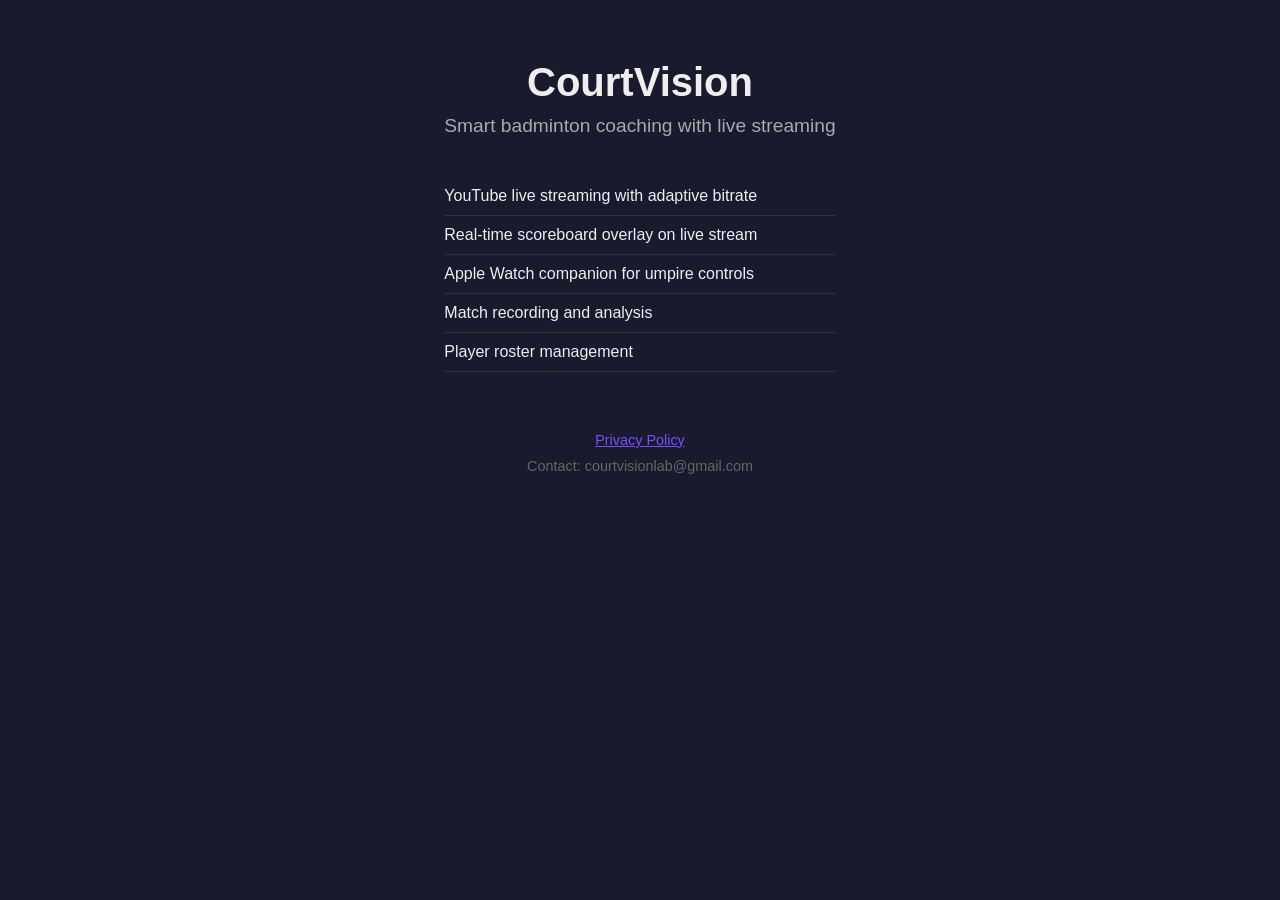
==== index.html @ 64a88cce "Add homepage and privacy policy" ====
<!DOCTYPE html>
<html lang="en">
<head>
    <meta charset="UTF-8">
    <meta name="viewport" content="width=device-width, initial-scale=1.0">
    <title>CourtVision - Badminton Coaching App</title>
    <style>
        * { margin: 0; padding: 0; box-sizing: border-box; }
        body {
            font-family: -apple-system, BlinkMacSystemFont, 'Segoe UI', Roboto, sans-serif;
            background: #1a1a2e;
            color: #eee;
            min-height: 100vh;
            display: flex;
            flex-direction: column;
            align-items: center;
            padding: 60px 20px;
        }
        .container { max-width: 600px; text-align: center; }
        h1 { font-size: 2.5rem; margin-bottom: 10px; }
        .tagline { font-size: 1.2rem; color: #aaa; margin-bottom: 40px; }
        .features { text-align: left; margin: 30px 0; }
        .features li {
            padding: 10px 0;
            border-bottom: 1px solid #333;
            list-style: none;
        }
        footer {
            margin-top: 60px;
            color: #666;
            font-size: 0.9rem;
        }
        a { color: #7c4dff; }
    </style>
</head>
<body>
    <div class="container">
        <h1>CourtVision</h1>
        <p class="tagline">Smart badminton coaching with live streaming</p>

        <ul class="features">
            <li>YouTube live streaming with adaptive bitrate</li>
            <li>Real-time scoreboard overlay on live stream</li>
            <li>Apple Watch companion for umpire controls</li>
            <li>Match recording and analysis</li>
            <li>Player roster management</li>
        </ul>

        <footer>
            <p><a href="privacy.html">Privacy Policy</a></p>
            <p style="margin-top: 10px;">Contact: courtvisionlab@gmail.com</p>
        </footer>
    </div>
</body>
</html>
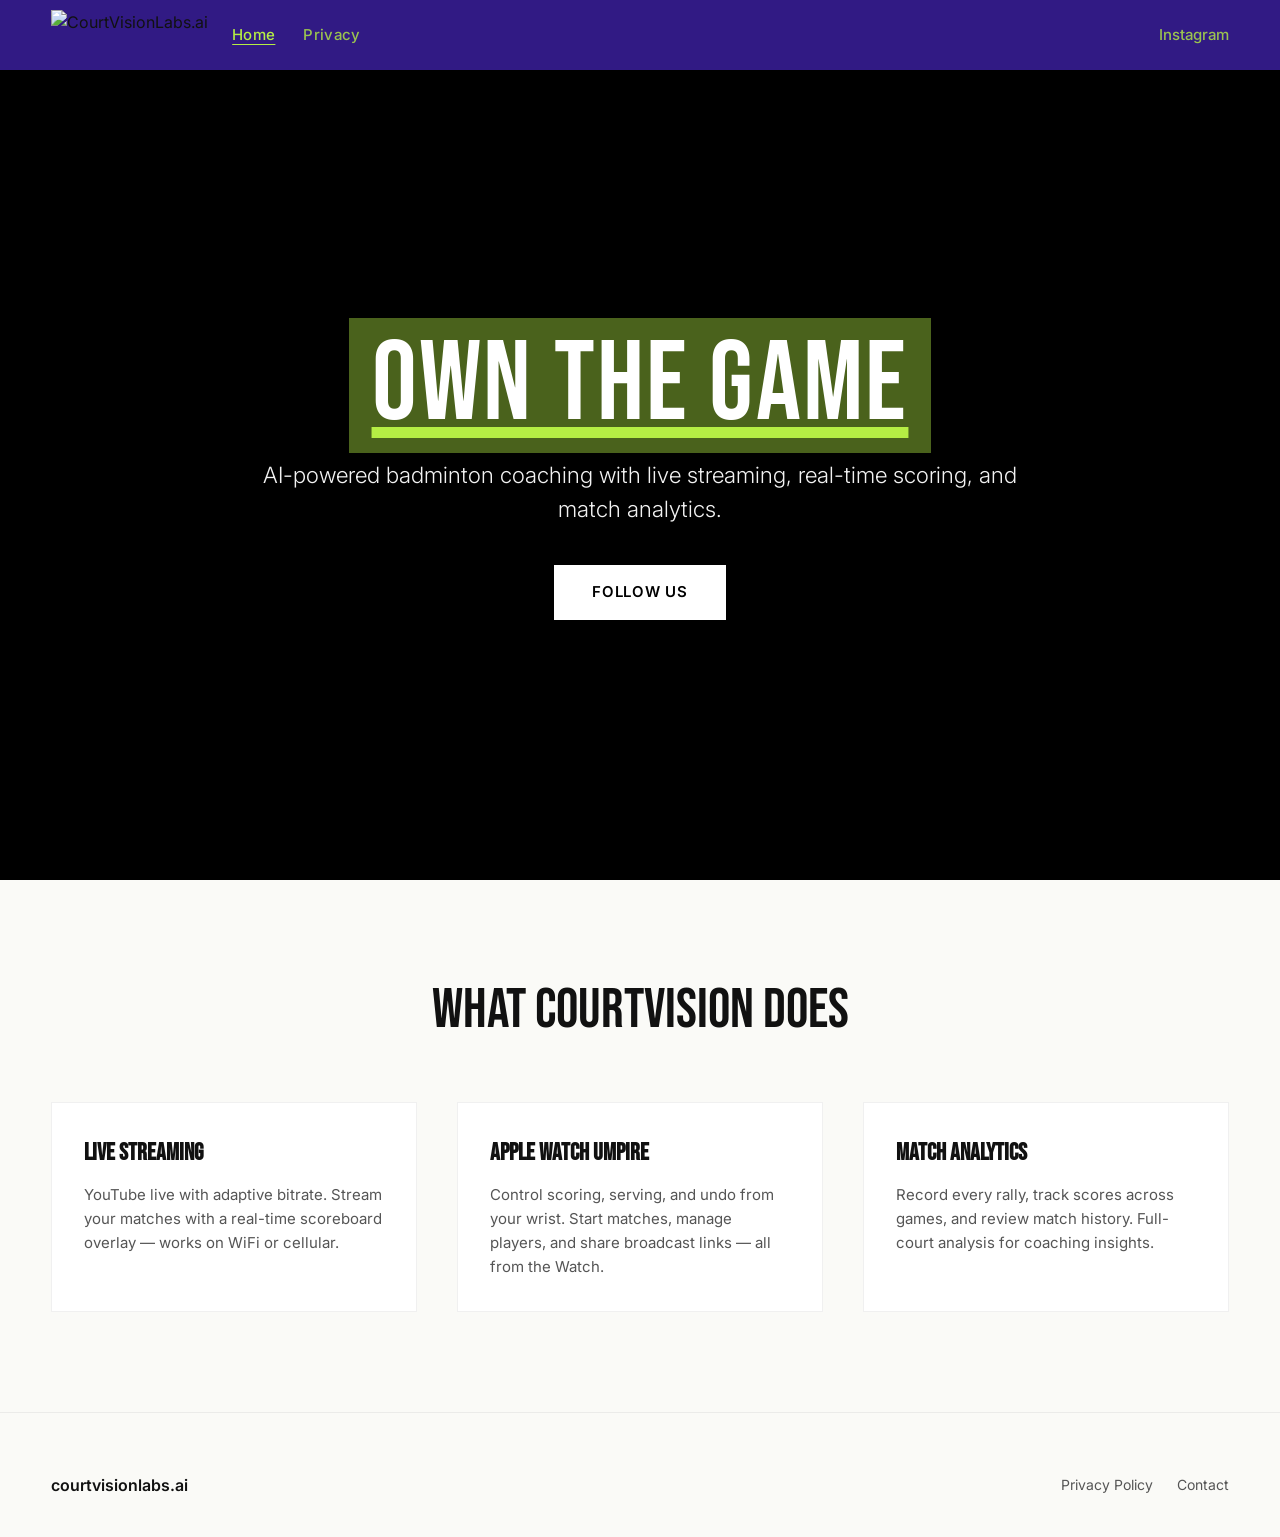
==== commit 21585525: "Redesign with CourtVision branding and privacy policy" ====
--- a/index.html
+++ b/index.html
@@ -1,55 +1,90 @@
 <!DOCTYPE html>
 <html lang="en">
 <head>
-    <meta charset="UTF-8">
-    <meta name="viewport" content="width=device-width, initial-scale=1.0">
-    <title>CourtVision - Badminton Coaching App</title>
-    <style>
-        * { margin: 0; padding: 0; box-sizing: border-box; }
-        body {
-            font-family: -apple-system, BlinkMacSystemFont, 'Segoe UI', Roboto, sans-serif;
-            background: #1a1a2e;
-            color: #eee;
-            min-height: 100vh;
-            display: flex;
-            flex-direction: column;
-            align-items: center;
-            padding: 60px 20px;
-        }
-        .container { max-width: 600px; text-align: center; }
-        h1 { font-size: 2.5rem; margin-bottom: 10px; }
-        .tagline { font-size: 1.2rem; color: #aaa; margin-bottom: 40px; }
-        .features { text-align: left; margin: 30px 0; }
-        .features li {
-            padding: 10px 0;
-            border-bottom: 1px solid #333;
-            list-style: none;
-        }
-        footer {
-            margin-top: 60px;
-            color: #666;
-            font-size: 0.9rem;
-        }
-        a { color: #7c4dff; }
-    </style>
+  <meta charset="UTF-8">
+  <meta name="viewport" content="width=device-width, initial-scale=1.0">
+  <title>CourtVisionLabs.ai</title>
+  <meta name="description" content="AI-powered badminton coaching. Live streaming, real-time scoring, and match analytics.">
+  <link rel="icon" type="image/png" href="https://images.squarespace-cdn.com/content/v1/69fd01288c8d8d348d1d6fb6/a20cc7e9-091f-4bb4-838c-c6976e5a6705/57126B91-8AE3-4317-B2BD-38DD697F82B4.png?format=100w">
+  <link rel="preconnect" href="https://fonts.googleapis.com">
+  <link rel="preconnect" href="https://fonts.gstatic.com" crossorigin>
+  <link href="https://fonts.googleapis.com/css2?family=Bebas+Neue&family=Inter:wght@300;400;500;600;700&display=swap" rel="stylesheet">
+  <link rel="stylesheet" href="styles.css">
 </head>
 <body>
-    <div class="container">
-        <h1>CourtVision</h1>
-        <p class="tagline">Smart badminton coaching with live streaming</p>
+  <header class="site-header">
+    <div class="header-inner">
+      <a href="/" class="logo">
+        <img src="https://images.squarespace-cdn.com/content/v1/69fd01288c8d8d348d1d6fb6/a20cc7e9-091f-4bb4-838c-c6976e5a6705/57126B91-8AE3-4317-B2BD-38DD697F82B4.png?format=1500w" alt="CourtVisionLabs.ai">
+      </a>
+      <nav class="site-nav" id="siteNav">
+        <a href="/" class="active">Home</a>
+        <a href="privacy.html">Privacy</a>
+      </nav>
+      <a href="https://www.instagram.com/courtvisionlabs" target="_blank" rel="noopener" class="nav-right">Instagram</a>
+      <button class="menu-toggle" aria-label="Toggle menu" aria-expanded="false">
+        <span></span><span></span>
+      </button>
+    </div>
+  </header>
 
-        <ul class="features">
-            <li>YouTube live streaming with adaptive bitrate</li>
-            <li>Real-time scoreboard overlay on live stream</li>
-            <li>Apple Watch companion for umpire controls</li>
-            <li>Match recording and analysis</li>
-            <li>Player roster management</li>
-        </ul>
+  <main>
+    <section class="hero" id="home">
+      <video class="hero-video" autoplay muted loop playsinline preload="auto">
+        <source src="demo.mp4" type="video/mp4">
+      </video>
+      <div class="hero-overlay"></div>
+      <div class="hero-content">
+        <h1 class="hero-title"><span class="highlight">Own the Game</span></h1>
+        <p class="hero-subtitle">AI-powered badminton coaching with live streaming, real-time scoring, and match analytics.</p>
+        <a href="https://www.instagram.com/courtvisionlabs" target="_blank" rel="noopener" class="btn btn-primary">Follow Us</a>
+      </div>
+    </section>
 
-        <footer>
-            <p><a href="privacy.html">Privacy Policy</a></p>
-            <p style="margin-top: 10px;">Contact: courtvisionlab@gmail.com</p>
-        </footer>
+    <section class="features-section">
+      <div class="container">
+        <h2 class="section-title">What CourtVision Does</h2>
+        <div class="features-grid">
+          <div class="feature-card">
+            <h3>Live Streaming</h3>
+            <p>YouTube live with adaptive bitrate. Stream your matches with a real-time scoreboard overlay — works on WiFi or cellular.</p>
+          </div>
+          <div class="feature-card">
+            <h3>Apple Watch Umpire</h3>
+            <p>Control scoring, serving, and undo from your wrist. Start matches, manage players, and share broadcast links — all from the Watch.</p>
+          </div>
+          <div class="feature-card">
+            <h3>Match Analytics</h3>
+            <p>Record every rally, track scores across games, and review match history. Full-court analysis for coaching insights.</p>
+          </div>
+        </div>
+      </div>
+    </section>
+  </main>
+
+  <footer class="site-footer">
+    <div class="container footer-grid">
+      <div class="footer-col"><h4>courtvisionlabs.ai</h4></div>
+      <div class="footer-col footer-col-right">
+        <div class="footer-links">
+          <a href="privacy.html">Privacy Policy</a>
+          <a href="mailto:courtvisionlab@gmail.com">Contact</a>
+        </div>
+      </div>
     </div>
+  </footer>
+
+  <script>
+    (function() {
+      const toggle = document.querySelector('.menu-toggle');
+      const nav = document.getElementById('siteNav');
+      if (toggle && nav) {
+        toggle.addEventListener('click', function() {
+          const open = nav.classList.toggle('open');
+          toggle.setAttribute('aria-expanded', String(open));
+        });
+      }
+    })();
+  </script>
 </body>
 </html>
--- a/styles.css
+++ b/styles.css
@@ -0,0 +1,353 @@
+:root {
+  --purple: hsla(253, 67%, 31%, 1);
+  --lime: hsla(80, 83%, 60%, 1);
+  --lime-bg: hsla(80, 83%, 60%, 0.41);
+  --text: #111;
+  --muted: #555;
+  --light-bg: #fafaf7;
+  --white: #fff;
+  --black: #000;
+  --max-width: 2000px;
+  --gutter: 4vw;
+}
+
+*, *::before, *::after { box-sizing: border-box; }
+html, body { margin: 0; padding: 0; }
+
+body {
+  font-family: 'Inter', -apple-system, BlinkMacSystemFont, sans-serif;
+  color: var(--text);
+  line-height: 1.5;
+  background: var(--light-bg);
+  -webkit-font-smoothing: antialiased;
+}
+
+a { color: inherit; text-decoration: none; }
+img, video { max-width: 100%; display: block; }
+
+.container {
+  max-width: var(--max-width);
+  margin: 0 auto;
+  padding: 0 var(--gutter);
+}
+
+/* Header */
+.site-header {
+  position: sticky;
+  top: 0;
+  z-index: 100;
+  background: var(--purple);
+}
+
+.header-inner {
+  max-width: var(--max-width);
+  margin: 0 auto;
+  padding: 10px var(--gutter);
+  display: flex;
+  align-items: center;
+  gap: 24px;
+}
+
+.logo img { height: 50px; width: auto; }
+
+.site-nav {
+  display: flex;
+  gap: 28px;
+  align-items: center;
+}
+
+.site-nav a {
+  color: var(--lime);
+  font-size: 15px;
+  font-weight: 500;
+  letter-spacing: 0.02em;
+  opacity: 0.8;
+  transition: opacity 0.2s;
+}
+
+.site-nav a:hover, .site-nav a.active {
+  opacity: 1;
+  text-decoration: underline;
+  text-underline-offset: 4px;
+}
+
+.nav-right {
+  margin-left: auto;
+  color: var(--lime);
+  font-size: 15px;
+  font-weight: 500;
+  opacity: 0.8;
+  transition: opacity 0.2s;
+}
+
+.nav-right:hover { opacity: 1; }
+
+.menu-toggle {
+  display: none;
+  background: none;
+  border: 0;
+  padding: 8px;
+  cursor: pointer;
+  flex-direction: column;
+  gap: 6px;
+}
+
+.menu-toggle span {
+  display: block;
+  width: 24px;
+  height: 1.5px;
+  background: var(--lime);
+  transition: transform 0.2s, opacity 0.2s;
+}
+
+/* Hero */
+.hero {
+  position: relative;
+  min-height: 90vh;
+  display: flex;
+  align-items: center;
+  justify-content: center;
+  overflow: hidden;
+  color: var(--white);
+  text-align: center;
+  background: var(--black);
+}
+
+.hero-video {
+  position: absolute;
+  inset: 0;
+  width: 100%;
+  height: 100%;
+  object-fit: cover;
+  z-index: 0;
+}
+
+.hero-overlay {
+  position: absolute;
+  inset: 0;
+  background: rgba(0, 0, 0, 0.4);
+  z-index: 1;
+}
+
+.hero-content {
+  position: relative;
+  z-index: 2;
+  padding: 0 var(--gutter);
+  max-width: 900px;
+}
+
+.hero-title {
+  font-family: 'Bebas Neue', sans-serif;
+  font-size: clamp(3rem, 10vw, 7rem);
+  font-weight: 400;
+  margin: 0 0 16px;
+  line-height: 1;
+  letter-spacing: 0.02em;
+  text-transform: uppercase;
+}
+
+.hero-title .highlight {
+  background: var(--lime-bg);
+  padding: 0 0.2em;
+  text-decoration: underline;
+  text-decoration-color: var(--lime);
+  text-underline-offset: 8px;
+}
+
+.hero-subtitle {
+  font-size: clamp(1.1rem, 2vw, 1.4rem);
+  font-weight: 300;
+  margin: 0 0 40px;
+  opacity: 0.95;
+}
+
+/* Buttons */
+.btn {
+  display: inline-block;
+  padding: 14px 36px;
+  font-size: 15px;
+  font-weight: 600;
+  letter-spacing: 0.05em;
+  border-radius: 0;
+  border: 2px solid transparent;
+  cursor: pointer;
+  transition: transform 0.15s, background 0.2s, color 0.2s;
+  text-transform: uppercase;
+  font-family: inherit;
+}
+
+.btn-primary {
+  background: var(--white);
+  color: var(--black);
+  border-color: var(--white);
+}
+
+.btn-primary:hover {
+  background: var(--lime);
+  border-color: var(--lime);
+  transform: translateY(-2px);
+}
+
+/* Features */
+.features-section {
+  background: var(--light-bg);
+  padding: 100px 0;
+}
+
+.features-grid {
+  display: grid;
+  grid-template-columns: repeat(3, 1fr);
+  gap: 40px;
+}
+
+.feature-card {
+  padding: 32px;
+  background: var(--white);
+  border: 1px solid rgba(0,0,0,0.06);
+}
+
+.feature-card h3 {
+  font-family: 'Bebas Neue', sans-serif;
+  font-size: 1.5rem;
+  margin: 0 0 12px;
+  text-transform: uppercase;
+}
+
+.feature-card p {
+  font-size: 15px;
+  color: var(--muted);
+  margin: 0;
+  line-height: 1.6;
+}
+
+/* Section Title */
+.section-title {
+  font-family: 'Bebas Neue', sans-serif;
+  font-size: clamp(2rem, 5vw, 3.5rem);
+  font-weight: 400;
+  margin: 0 0 60px;
+  line-height: 1.1;
+  text-transform: uppercase;
+  text-align: center;
+}
+
+/* Privacy / Text Pages */
+.text-page {
+  background: var(--light-bg);
+  padding: 80px 0;
+}
+
+.text-content {
+  max-width: 750px;
+  margin: 0 auto;
+  padding: 0 var(--gutter);
+}
+
+.text-content h1 {
+  font-family: 'Bebas Neue', sans-serif;
+  font-size: clamp(2rem, 5vw, 3rem);
+  font-weight: 400;
+  margin: 0 0 8px;
+  text-transform: uppercase;
+}
+
+.text-content .updated {
+  color: var(--muted);
+  font-size: 14px;
+  margin: 0 0 40px;
+}
+
+.text-content h2 {
+  font-size: 1.2rem;
+  font-weight: 600;
+  margin: 36px 0 12px;
+}
+
+.text-content p,
+.text-content li {
+  font-size: 16px;
+  color: var(--muted);
+  line-height: 1.7;
+  margin: 0 0 12px;
+}
+
+.text-content ul { padding-left: 20px; margin: 0 0 12px; }
+
+.text-content a {
+  color: var(--purple);
+  font-weight: 500;
+  text-decoration: underline;
+  text-underline-offset: 3px;
+}
+
+/* Footer */
+.site-footer {
+  background: var(--light-bg);
+  padding: 60px 0 40px;
+  border-top: 1px solid rgba(0,0,0,0.06);
+}
+
+.footer-grid {
+  display: flex;
+  justify-content: space-between;
+  align-items: center;
+  flex-wrap: wrap;
+  gap: 24px;
+}
+
+.footer-col h4 { margin: 0; font-size: 16px; font-weight: 600; }
+.footer-col h4 a { transition: color 0.2s; }
+.footer-col h4 a:hover { color: var(--purple); }
+.footer-col-right { text-align: right; }
+
+.footer-links {
+  display: flex;
+  gap: 24px;
+  align-items: center;
+}
+
+.footer-links a {
+  font-size: 14px;
+  color: var(--muted);
+  transition: color 0.2s;
+}
+
+.footer-links a:hover { color: var(--purple); }
+
+/* Responsive */
+@media (max-width: 900px) {
+  .features-grid { grid-template-columns: 1fr; gap: 20px; }
+}
+
+@media (max-width: 767px) {
+  .header-inner { padding: 12px var(--gutter); }
+  .logo img { height: 36px; }
+
+  .site-nav {
+    display: none;
+    position: absolute;
+    top: 100%;
+    left: 0;
+    right: 0;
+    background: var(--purple);
+    flex-direction: column;
+    gap: 0;
+    padding: 12px 0;
+  }
+
+  .site-nav.open { display: flex; }
+
+  .site-nav a {
+    padding: 14px var(--gutter);
+    font-size: 16px;
+    border-top: 1px solid hsla(80, 83%, 60%, 0.15);
+  }
+
+  .menu-toggle { display: flex; }
+  .nav-right { margin-left: auto; margin-right: 8px; }
+
+  .hero { min-height: 75vh; }
+
+  .footer-grid { flex-direction: column; align-items: center; text-align: center; }
+  .footer-col-right { text-align: center; }
+}
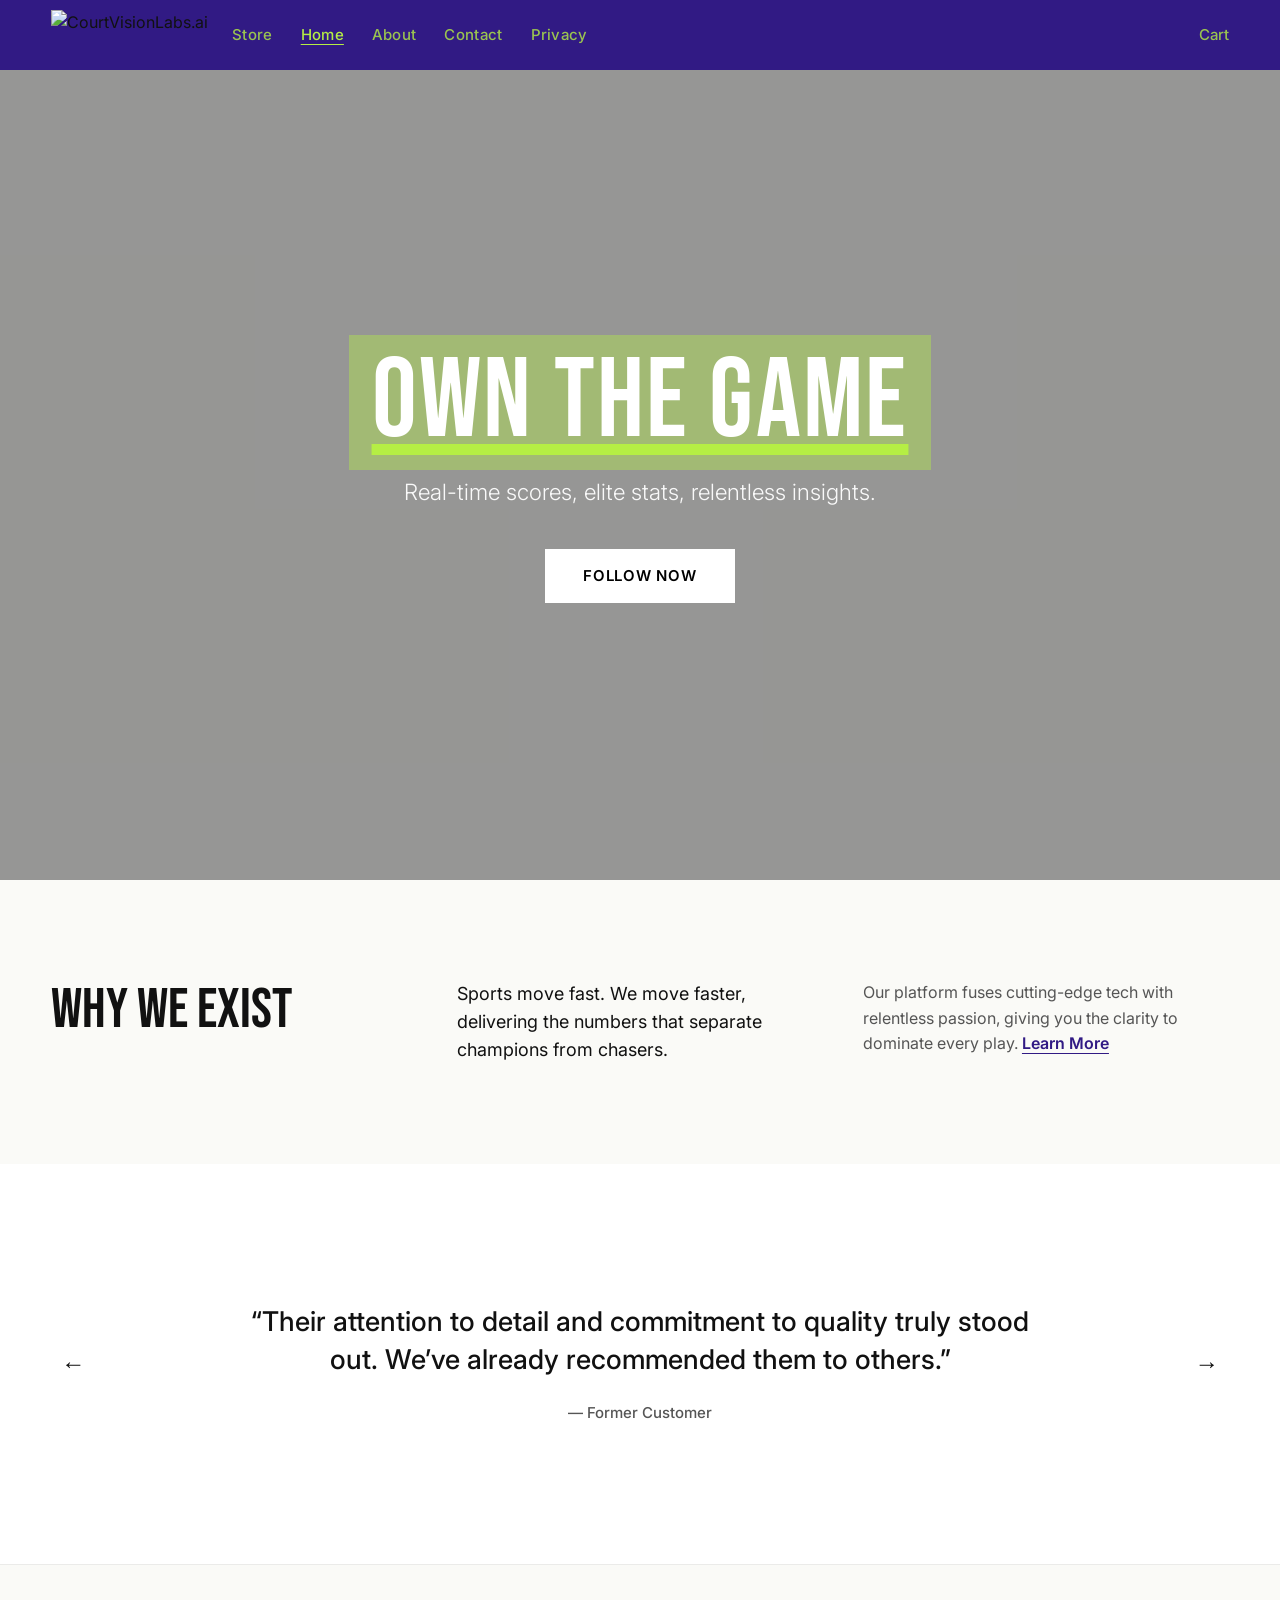
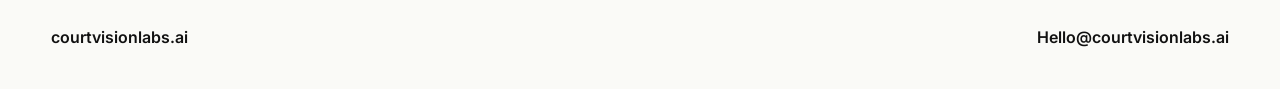
==== commit 259ee4de: "Full website with all pages + privacy policy" ====
--- a/index.html
+++ b/index.html
@@ -4,7 +4,7 @@
   <meta charset="UTF-8">
   <meta name="viewport" content="width=device-width, initial-scale=1.0">
   <title>CourtVisionLabs.ai</title>
-  <meta name="description" content="AI-powered badminton coaching. Live streaming, real-time scoring, and match analytics.">
+  <meta name="description" content="AI-powered sports analytics. Real-time scores, elite stats, relentless insights.">
   <link rel="icon" type="image/png" href="https://images.squarespace-cdn.com/content/v1/69fd01288c8d8d348d1d6fb6/a20cc7e9-091f-4bb4-838c-c6976e5a6705/57126B91-8AE3-4317-B2BD-38DD697F82B4.png?format=100w">
   <link rel="preconnect" href="https://fonts.googleapis.com">
   <link rel="preconnect" href="https://fonts.gstatic.com" crossorigin>
@@ -12,16 +12,20 @@
   <link rel="stylesheet" href="styles.css">
 </head>
 <body>
+  <!-- Header -->
   <header class="site-header">
     <div class="header-inner">
       <a href="/" class="logo">
         <img src="https://images.squarespace-cdn.com/content/v1/69fd01288c8d8d348d1d6fb6/a20cc7e9-091f-4bb4-838c-c6976e5a6705/57126B91-8AE3-4317-B2BD-38DD697F82B4.png?format=1500w" alt="CourtVisionLabs.ai">
       </a>
       <nav class="site-nav" id="siteNav">
+        <a href="store.html">Store</a>
         <a href="/" class="active">Home</a>
+        <a href="about.html">About</a>
+        <a href="contact.html">Contact</a>
         <a href="privacy.html">Privacy</a>
       </nav>
-      <a href="https://www.instagram.com/courtvisionlabs" target="_blank" rel="noopener" class="nav-right">Instagram</a>
+      <a href="cart.html" class="cart-link">Cart</a>
       <button class="menu-toggle" aria-label="Toggle menu" aria-expanded="false">
         <span></span><span></span>
       </button>
@@ -29,35 +33,59 @@
   </header>
 
   <main>
+    <!-- Hero -->
     <section class="hero" id="home">
       <video class="hero-video" autoplay muted loop playsinline preload="auto">
-        <source src="demo.mp4" type="video/mp4">
+        <source src="source/paris_olympic_demo_ig_red_note.mp4" type="video/mp4">
       </video>
       <div class="hero-overlay"></div>
       <div class="hero-content">
         <h1 class="hero-title"><span class="highlight">Own the Game</span></h1>
-        <p class="hero-subtitle">AI-powered badminton coaching with live streaming, real-time scoring, and match analytics.</p>
-        <a href="https://www.instagram.com/courtvisionlabs" target="_blank" rel="noopener" class="btn btn-primary">Follow Us</a>
+        <p class="hero-subtitle">Real-time scores, elite stats, relentless insights.</p>
+        <a href="https://www.instagram.com/courtvisionlabs" target="_blank" rel="noopener" class="btn btn-primary">Follow Now</a>
       </div>
     </section>
 
-    <section class="features-section">
-      <div class="container">
-        <h2 class="section-title">What CourtVision Does</h2>
-        <div class="features-grid">
-          <div class="feature-card">
-            <h3>Live Streaming</h3>
-            <p>YouTube live with adaptive bitrate. Stream your matches with a real-time scoreboard overlay — works on WiFi or cellular.</p>
-          </div>
-          <div class="feature-card">
-            <h3>Apple Watch Umpire</h3>
-            <p>Control scoring, serving, and undo from your wrist. Start matches, manage players, and share broadcast links — all from the Watch.</p>
-          </div>
-          <div class="feature-card">
-            <h3>Match Analytics</h3>
-            <p>Record every rally, track scores across games, and review match history. Full-court analysis for coaching insights.</p>
-          </div>
-        </div>
+    <!-- Why We Exist -->
+    <section class="about-section" id="why">
+      <div class="container about-grid">
+        <h2 class="section-title">Why We Exist</h2>
+        <p class="about-lead">Sports move fast. We move faster, delivering the numbers that separate champions from chasers.</p>
+        <p class="about-detail">Our platform fuses cutting-edge tech with relentless passion, giving you the clarity to dominate every play. <a href="about.html">Learn More</a></p>
+      </div>
+    </section>
+
+    <!-- Testimonials -->
+    <section class="testimonials" id="testimonials">
+      <div class="slider" data-slider>
+        <button class="slider-arrow slider-arrow-left" aria-label="Previous" data-slider-prev>&#8592;</button>
+        <ul class="slider-list" data-slider-list>
+          <li class="slide active">
+            <blockquote>
+              <p>&ldquo;Their attention to detail and commitment to quality truly stood out. We&rsquo;ve already recommended them to others.&rdquo;</p>
+              <cite>&mdash; Former Customer</cite>
+            </blockquote>
+          </li>
+          <li class="slide">
+            <blockquote>
+              <p>&ldquo;Creative, reliable, and genuinely passionate about what they do.&rdquo;</p>
+              <cite>&mdash; Former Customer</cite>
+            </blockquote>
+          </li>
+          <li class="slide">
+            <blockquote>
+              <p>&ldquo;A professional team that delivers on their promises.&rdquo;</p>
+              <cite>&mdash; Former Customer</cite>
+            </blockquote>
+          </li>
+          <li class="slide">
+            <blockquote>
+              <p>&ldquo;Every detail was thoughtfully executed. We&rsquo;re thrilled with the outcome.&rdquo;</p>
+              <cite>&mdash; Former Customer</cite>
+            </blockquote>
+          </li>
+        </ul>
+        <button class="slider-arrow slider-arrow-right" aria-label="Next" data-slider-next>&#8594;</button>
       </div>
     </section>
   </main>
@@ -65,26 +93,10 @@
   <footer class="site-footer">
     <div class="container footer-grid">
       <div class="footer-col"><h4>courtvisionlabs.ai</h4></div>
-      <div class="footer-col footer-col-right">
-        <div class="footer-links">
-          <a href="privacy.html">Privacy Policy</a>
-          <a href="mailto:courtvisionlab@gmail.com">Contact</a>
-        </div>
-      </div>
+      <div class="footer-col footer-col-right"><h4><a href="mailto:Hello@courtvisionlabs.ai">Hello@courtvisionlabs.ai</a></h4></div>
     </div>
   </footer>
 
-  <script>
-    (function() {
-      const toggle = document.querySelector('.menu-toggle');
-      const nav = document.getElementById('siteNav');
-      if (toggle && nav) {
-        toggle.addEventListener('click', function() {
-          const open = nav.classList.toggle('open');
-          toggle.setAttribute('aria-expanded', String(open));
-        });
-      }
-    })();
-  </script>
+  <script src="scripts.js" defer></script>
 </body>
 </html>
--- a/styles.css
+++ b/styles.css
@@ -71,7 +71,7 @@
   text-underline-offset: 4px;
 }
 
-.nav-right {
+.cart-link {
   margin-left: auto;
   color: var(--lime);
   font-size: 15px;
@@ -80,7 +80,7 @@
   transition: opacity 0.2s;
 }
 
-.nav-right:hover { opacity: 1; }
+.cart-link:hover, .cart-link.active { opacity: 1; }
 
 .menu-toggle {
   display: none;
@@ -110,7 +110,6 @@
   overflow: hidden;
   color: var(--white);
   text-align: center;
-  background: var(--black);
 }
 
 .hero-video {
@@ -188,97 +187,211 @@
   transform: translateY(-2px);
 }
 
-/* Features */
-.features-section {
+.btn-dark {
+  background: var(--purple);
+  color: var(--white);
+  border-color: var(--purple);
+}
+
+.btn-dark:hover {
+  background: var(--black);
+  border-color: var(--black);
+  transform: translateY(-2px);
+}
+
+.btn-dark:disabled { opacity: 0.6; cursor: not-allowed; transform: none; }
+
+/* About / Why We Exist */
+.about-section {
   background: var(--light-bg);
   padding: 100px 0;
 }
 
-.features-grid {
+.about-grid {
   display: grid;
-  grid-template-columns: repeat(3, 1fr);
+  grid-template-columns: 1fr 1fr 1fr;
   gap: 40px;
-}
-
-.feature-card {
-  padding: 32px;
-  background: var(--white);
-  border: 1px solid rgba(0,0,0,0.06);
-}
-
-.feature-card h3 {
-  font-family: 'Bebas Neue', sans-serif;
-  font-size: 1.5rem;
-  margin: 0 0 12px;
-  text-transform: uppercase;
-}
-
-.feature-card p {
-  font-size: 15px;
-  color: var(--muted);
-  margin: 0;
-  line-height: 1.6;
-}
-
-/* Section Title */
+  align-items: start;
+}
+
 .section-title {
   font-family: 'Bebas Neue', sans-serif;
   font-size: clamp(2rem, 5vw, 3.5rem);
   font-weight: 400;
-  margin: 0 0 60px;
+  margin: 0;
   line-height: 1.1;
   text-transform: uppercase;
-  text-align: center;
-}
-
-/* Privacy / Text Pages */
-.text-page {
-  background: var(--light-bg);
-  padding: 80px 0;
-}
-
-.text-content {
-  max-width: 750px;
-  margin: 0 auto;
-  padding: 0 var(--gutter);
-}
-
-.text-content h1 {
-  font-family: 'Bebas Neue', sans-serif;
-  font-size: clamp(2rem, 5vw, 3rem);
-  font-weight: 400;
-  margin: 0 0 8px;
-  text-transform: uppercase;
-}
-
-.text-content .updated {
-  color: var(--muted);
-  font-size: 14px;
-  margin: 0 0 40px;
-}
-
-.text-content h2 {
-  font-size: 1.2rem;
-  font-weight: 600;
-  margin: 36px 0 12px;
-}
-
-.text-content p,
-.text-content li {
+}
+
+.about-lead {
+  font-size: 18px;
+  margin: 0;
+  line-height: 1.55;
+}
+
+.about-detail {
   font-size: 16px;
   color: var(--muted);
-  line-height: 1.7;
-  margin: 0 0 12px;
-}
-
-.text-content ul { padding-left: 20px; margin: 0 0 12px; }
-
-.text-content a {
+  margin: 0;
+  line-height: 1.6;
+}
+
+.about-detail a {
   color: var(--purple);
+  font-weight: 600;
+  text-decoration: underline;
+  text-underline-offset: 4px;
+}
+
+/* Testimonials */
+.testimonials {
+  background: var(--white);
+  padding: 100px 0;
+}
+
+.slider {
+  position: relative;
+  max-width: var(--max-width);
+  margin: 0 auto;
+  padding: 0 80px;
+}
+
+.slider-list {
+  list-style: none;
+  margin: 0;
+  padding: 0;
+  position: relative;
+  min-height: 200px;
+}
+
+.slide {
+  position: absolute;
+  inset: 0;
+  display: flex;
+  align-items: center;
+  justify-content: center;
+  opacity: 0;
+  transition: opacity 0.5s;
+  pointer-events: none;
+}
+
+.slide.active { opacity: 1; pointer-events: auto; }
+
+.slide blockquote {
+  margin: 0;
+  max-width: 800px;
+  text-align: center;
+}
+
+.slide blockquote p {
+  font-size: clamp(1.2rem, 2.5vw, 1.7rem);
   font-weight: 500;
-  text-decoration: underline;
-  text-underline-offset: 3px;
-}
+  line-height: 1.4;
+  margin: 0 0 20px;
+}
+
+.slide blockquote cite {
+  font-size: 15px;
+  font-style: normal;
+  font-weight: 500;
+  color: var(--muted);
+}
+
+.slider-arrow {
+  position: absolute;
+  top: 50%;
+  transform: translateY(-50%);
+  width: 44px;
+  height: 44px;
+  background: transparent;
+  border: 0;
+  font-size: 24px;
+  color: var(--text);
+  cursor: pointer;
+  transition: opacity 0.2s;
+}
+
+.slider-arrow:hover { opacity: 0.5; }
+.slider-arrow-left { left: var(--gutter); }
+.slider-arrow-right { right: var(--gutter); }
+
+/* Page Sections */
+.page-section { padding: 100px 0; }
+.section-light { background: var(--light-bg); }
+.section-bright { background: hsla(80, 83%, 60%, 0.18); }
+.section-white { background: var(--white); }
+
+.split-grid {
+  display: grid;
+  grid-template-columns: 1fr 1fr;
+  gap: 60px;
+  align-items: center;
+}
+
+.split-text h1, .split-text h2 { margin: 0 0 24px; }
+.split-text p { font-size: 17px; line-height: 1.6; margin: 0 0 16px; color: var(--muted); }
+
+.split-image img {
+  width: 100%;
+  height: auto;
+  border-radius: 4px;
+  object-fit: cover;
+}
+
+/* Store */
+.store-empty {
+  text-align: center;
+  padding: 80px 20px;
+  color: var(--muted);
+  font-size: 18px;
+}
+
+/* Forms */
+.contact-form { display: flex; flex-direction: column; gap: 16px; }
+
+.form-row {
+  display: grid;
+  grid-template-columns: 1fr 1fr;
+  gap: 16px;
+}
+
+.form-field { display: flex; flex-direction: column; gap: 6px; }
+
+.form-field label {
+  font-size: 13px;
+  font-weight: 600;
+  text-transform: uppercase;
+  letter-spacing: 0.05em;
+}
+
+.form-field .req { color: var(--purple); }
+
+.form-field input,
+.form-field textarea {
+  padding: 12px 16px;
+  font-size: 16px;
+  font-family: inherit;
+  border: 1.5px solid rgba(0,0,0,0.15);
+  border-radius: 999px;
+  outline: none;
+  transition: border-color 0.2s, box-shadow 0.2s;
+  width: 100%;
+  background: var(--white);
+}
+
+.form-field textarea { border-radius: 18px; resize: vertical; min-height: 120px; }
+
+.form-field input:focus,
+.form-field textarea:focus {
+  border-color: var(--purple);
+  box-shadow: 0 0 0 3px hsla(253, 67%, 31%, 0.12);
+}
+
+.honeypot { position: absolute !important; left: -9999px !important; opacity: 0; pointer-events: none; }
+
+.form-status { margin: 0; font-size: 14px; min-height: 1.2em; }
+.form-status.success { color: #1b7a1b; }
+.form-status.error { color: #c0392b; }
 
 /* Footer */
 .site-footer {
@@ -300,23 +413,12 @@
 .footer-col h4 a:hover { color: var(--purple); }
 .footer-col-right { text-align: right; }
 
-.footer-links {
-  display: flex;
-  gap: 24px;
-  align-items: center;
-}
-
-.footer-links a {
-  font-size: 14px;
-  color: var(--muted);
-  transition: color 0.2s;
-}
-
-.footer-links a:hover { color: var(--purple); }
-
 /* Responsive */
 @media (max-width: 900px) {
-  .features-grid { grid-template-columns: 1fr; gap: 20px; }
+  .about-grid { grid-template-columns: 1fr; gap: 20px; }
+  .split-grid { grid-template-columns: 1fr; gap: 32px; }
+  .page-section { padding: 70px 0; }
+  .slider { padding: 0 50px; }
 }
 
 @media (max-width: 767px) {
@@ -344,9 +446,11 @@
   }
 
   .menu-toggle { display: flex; }
-  .nav-right { margin-left: auto; margin-right: 8px; }
+  .cart-link { margin-left: auto; margin-right: 8px; }
 
   .hero { min-height: 75vh; }
+  .form-row { grid-template-columns: 1fr; }
+  .slider-list { min-height: 280px; }
 
   .footer-grid { flex-direction: column; align-items: center; text-align: center; }
   .footer-col-right { text-align: center; }
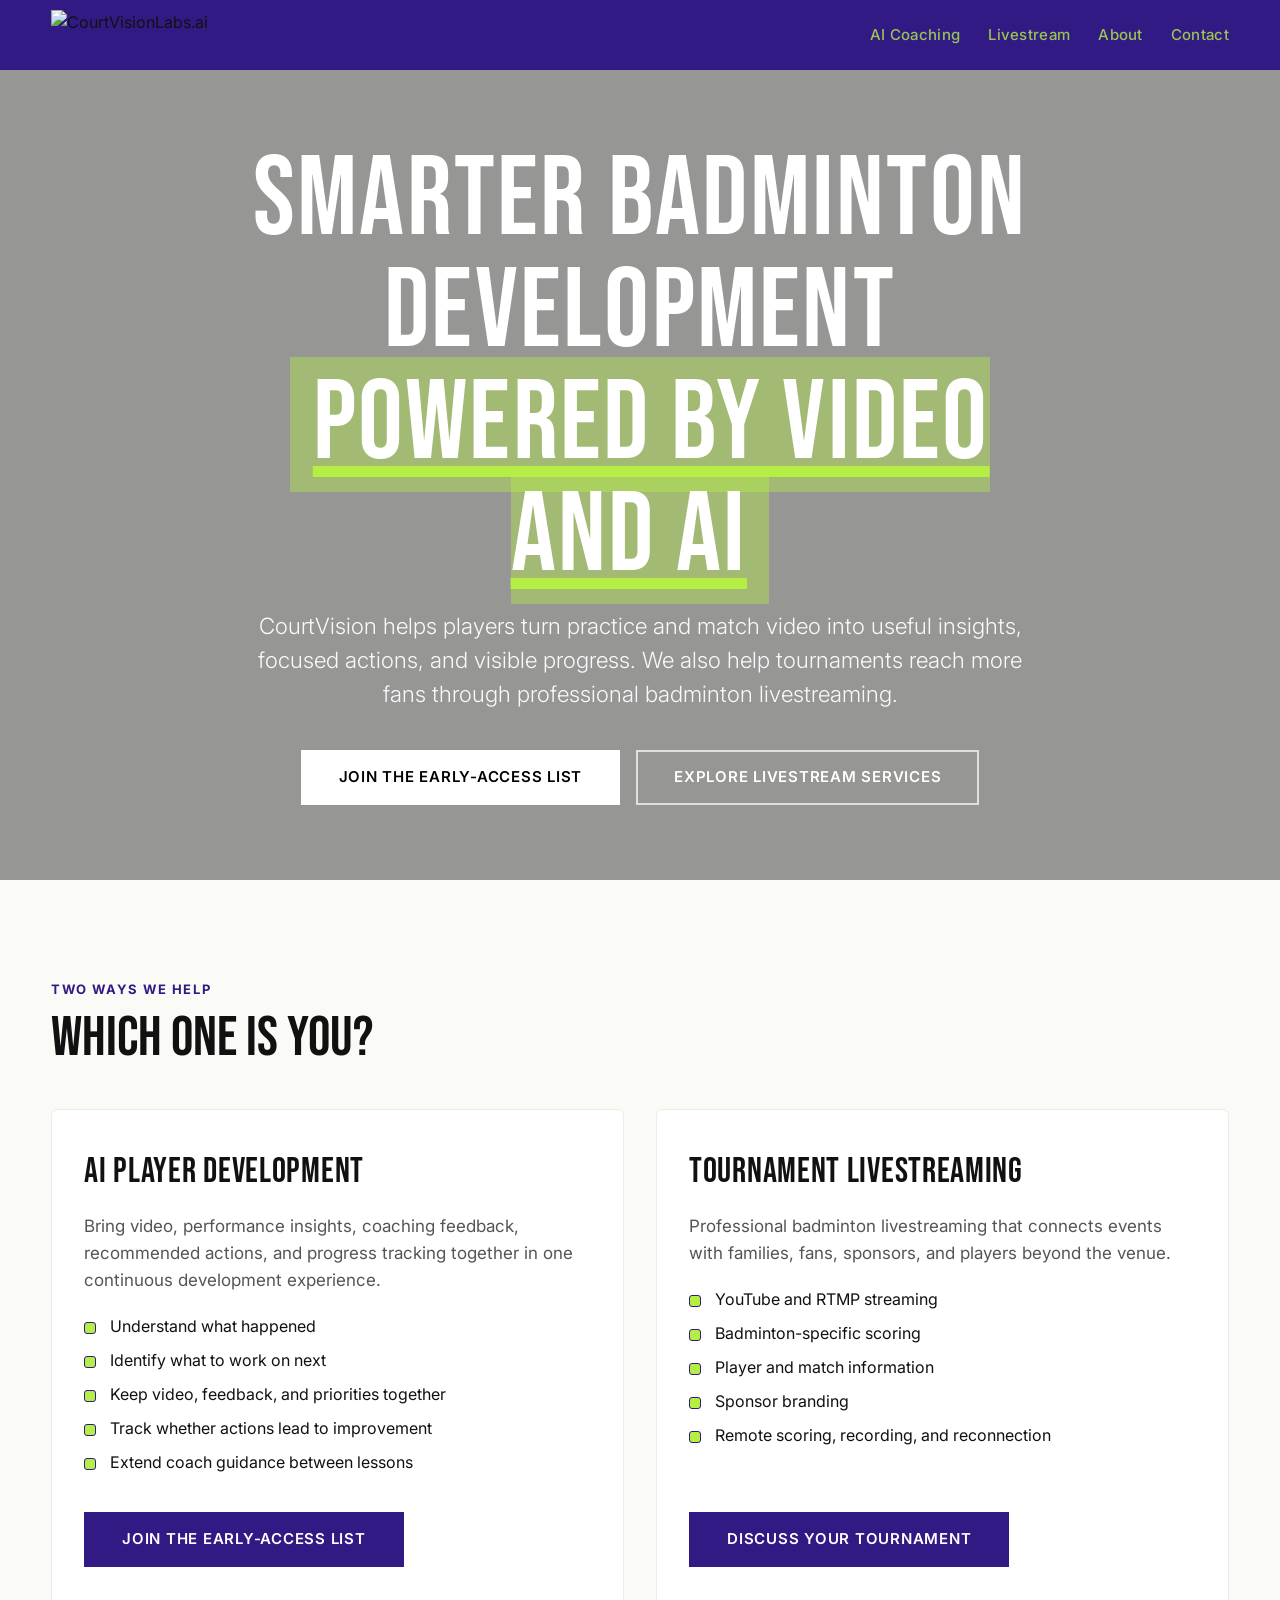
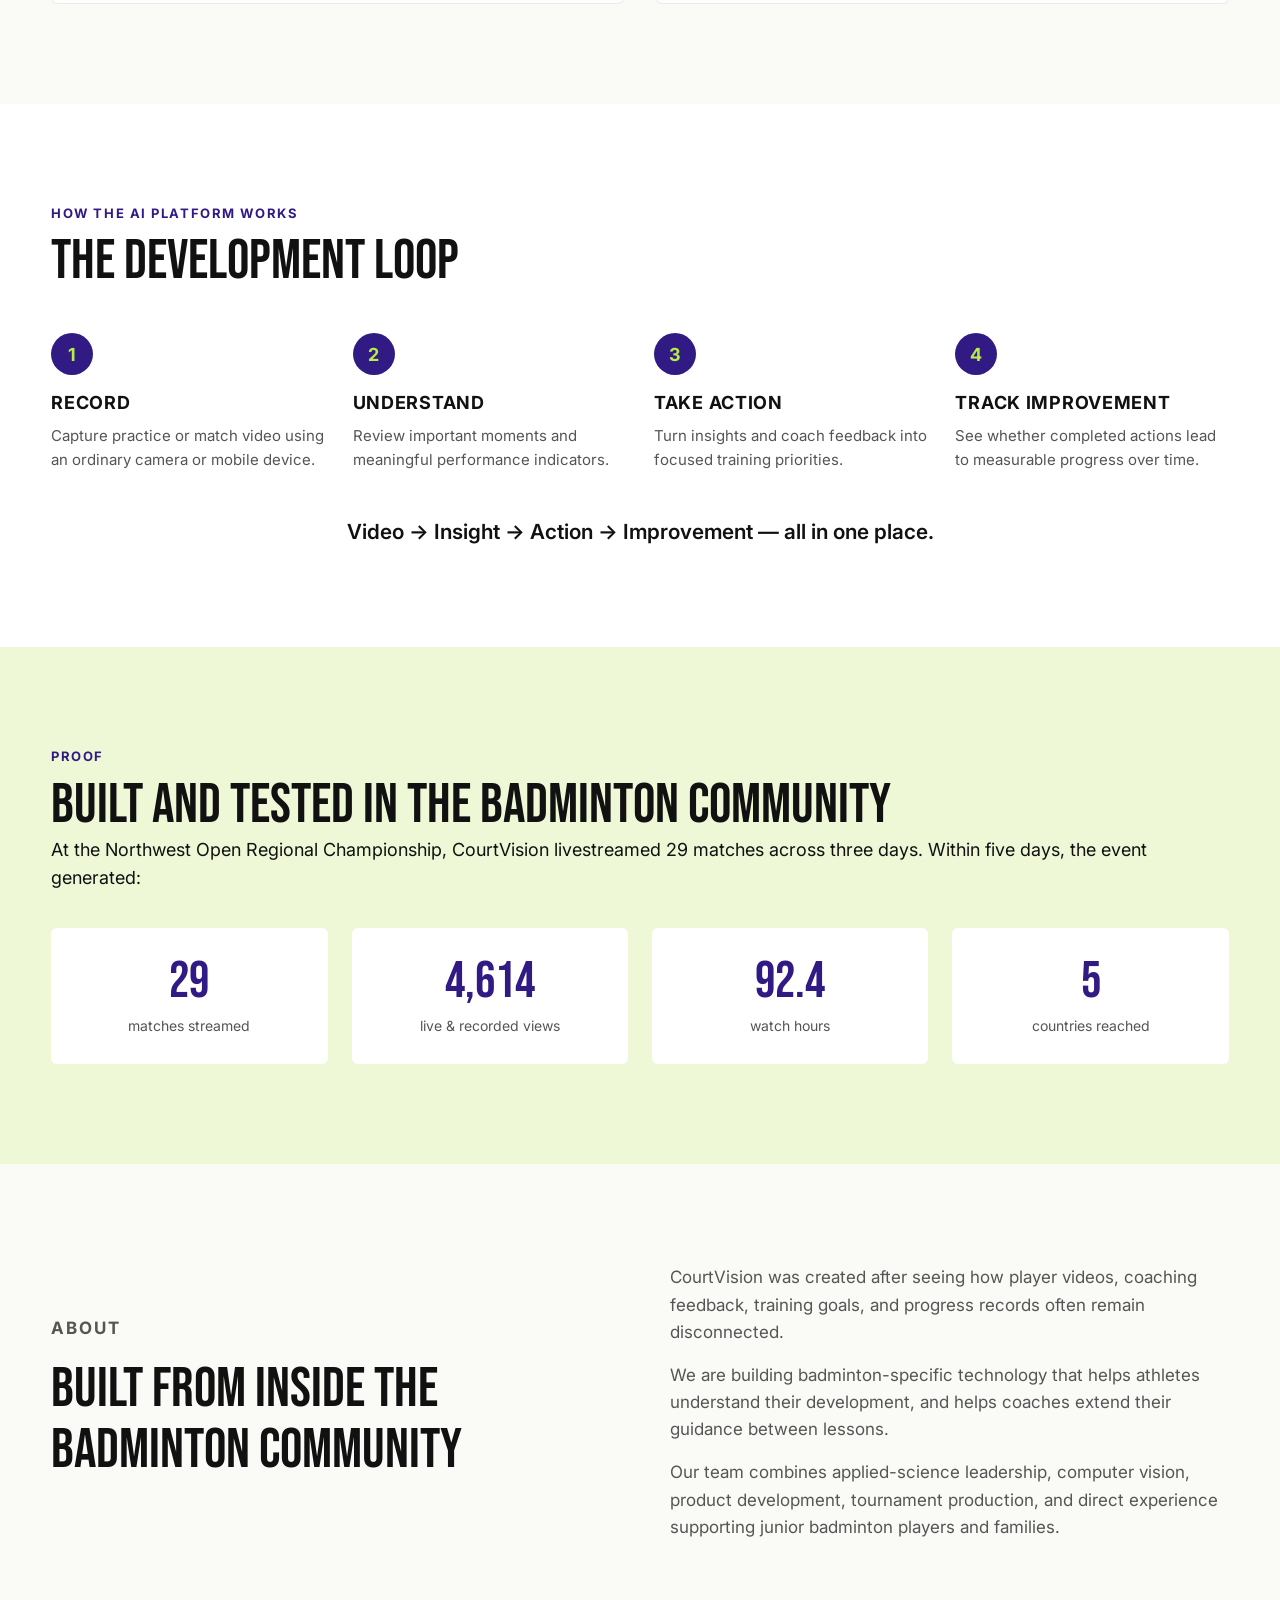
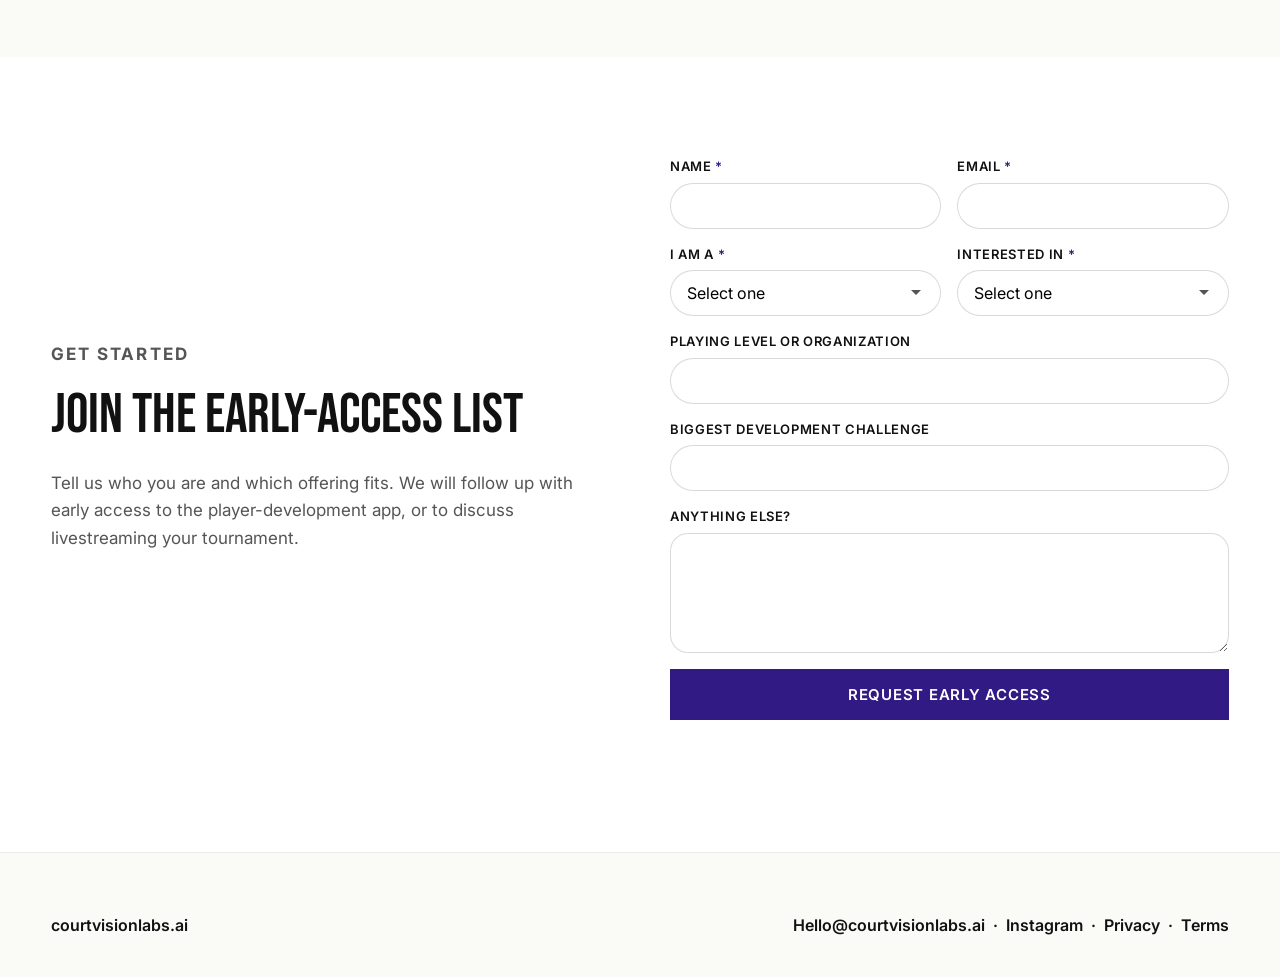
==== commit 3af224ac: "Rebuild site as a focused one-page landing per revision priorities Implements ranks 1-5 and 7-10 of " ====
--- a/index.html
+++ b/index.html
@@ -3,8 +3,8 @@
 <head>
   <meta charset="UTF-8">
   <meta name="viewport" content="width=device-width, initial-scale=1.0">
-  <title>CourtVisionLabs.ai</title>
-  <meta name="description" content="AI-powered sports analytics. Real-time scores, elite stats, relentless insights.">
+  <title>CourtVision — Smarter badminton development, powered by video and AI</title>
+  <meta name="description" content="CourtVision helps badminton players turn practice and match video into useful insights, focused actions, and visible progress. We also deliver professional tournament livestreaming.">
   <link rel="icon" type="image/png" href="https://images.squarespace-cdn.com/content/v1/69fd01288c8d8d348d1d6fb6/a20cc7e9-091f-4bb4-838c-c6976e5a6705/57126B91-8AE3-4317-B2BD-38DD697F82B4.png?format=100w">
   <link rel="preconnect" href="https://fonts.googleapis.com">
   <link rel="preconnect" href="https://fonts.gstatic.com" crossorigin>
@@ -12,20 +12,17 @@
   <link rel="stylesheet" href="styles.css">
 </head>
 <body>
-  <!-- Header -->
   <header class="site-header">
     <div class="header-inner">
-      <a href="/" class="logo">
+      <a href="#home" class="logo">
         <img src="https://images.squarespace-cdn.com/content/v1/69fd01288c8d8d348d1d6fb6/a20cc7e9-091f-4bb4-838c-c6976e5a6705/57126B91-8AE3-4317-B2BD-38DD697F82B4.png?format=1500w" alt="CourtVisionLabs.ai">
       </a>
       <nav class="site-nav" id="siteNav">
-        <a href="store.html">Store</a>
-        <a href="/" class="active">Home</a>
-        <a href="about.html">About</a>
-        <a href="contact.html">Contact</a>
-        <a href="privacy.html">Privacy</a>
+        <a href="#ai-coaching">AI Coaching</a>
+        <a href="#livestream">Livestream</a>
+        <a href="#about">About</a>
+        <a href="#early-access">Contact</a>
       </nav>
-      <a href="cart.html" class="cart-link">Cart</a>
       <button class="menu-toggle" aria-label="Toggle menu" aria-expanded="false">
         <span></span><span></span>
       </button>
@@ -33,67 +30,208 @@
   </header>
 
   <main>
-    <!-- Hero -->
+    <!-- 01 Hero -->
     <section class="hero" id="home">
       <video class="hero-video" autoplay muted loop playsinline preload="auto">
         <source src="source/paris_olympic_demo_ig_red_note.mp4" type="video/mp4">
       </video>
       <div class="hero-overlay"></div>
       <div class="hero-content">
-        <h1 class="hero-title"><span class="highlight">Own the Game</span></h1>
-        <p class="hero-subtitle">Real-time scores, elite stats, relentless insights.</p>
-        <a href="https://www.instagram.com/courtvisionlabs" target="_blank" rel="noopener" class="btn btn-primary">Follow Now</a>
-      </div>
-    </section>
-
-    <!-- Why We Exist -->
-    <section class="about-section" id="why">
-      <div class="container about-grid">
-        <h2 class="section-title">Why We Exist</h2>
-        <p class="about-lead">Sports move fast. We move faster, delivering the numbers that separate champions from chasers.</p>
-        <p class="about-detail">Our platform fuses cutting-edge tech with relentless passion, giving you the clarity to dominate every play. <a href="about.html">Learn More</a></p>
-      </div>
-    </section>
-
-    <!-- Testimonials -->
-    <section class="testimonials" id="testimonials">
-      <div class="slider" data-slider>
-        <button class="slider-arrow slider-arrow-left" aria-label="Previous" data-slider-prev>&#8592;</button>
-        <ul class="slider-list" data-slider-list>
-          <li class="slide active">
-            <blockquote>
-              <p>&ldquo;Their attention to detail and commitment to quality truly stood out. We&rsquo;ve already recommended them to others.&rdquo;</p>
-              <cite>&mdash; Former Customer</cite>
-            </blockquote>
-          </li>
-          <li class="slide">
-            <blockquote>
-              <p>&ldquo;Creative, reliable, and genuinely passionate about what they do.&rdquo;</p>
-              <cite>&mdash; Former Customer</cite>
-            </blockquote>
-          </li>
-          <li class="slide">
-            <blockquote>
-              <p>&ldquo;A professional team that delivers on their promises.&rdquo;</p>
-              <cite>&mdash; Former Customer</cite>
-            </blockquote>
-          </li>
-          <li class="slide">
-            <blockquote>
-              <p>&ldquo;Every detail was thoughtfully executed. We&rsquo;re thrilled with the outcome.&rdquo;</p>
-              <cite>&mdash; Former Customer</cite>
-            </blockquote>
-          </li>
-        </ul>
-        <button class="slider-arrow slider-arrow-right" aria-label="Next" data-slider-next>&#8594;</button>
+        <h1 class="hero-title">Smarter badminton development<br><span class="highlight">powered by video and AI</span></h1>
+        <p class="hero-subtitle">CourtVision helps players turn practice and match video into useful insights, focused actions, and visible progress. We also help tournaments reach more fans through professional badminton livestreaming.</p>
+        <div class="hero-actions">
+          <a href="#early-access" class="btn btn-primary">Join the Early-Access List</a>
+          <a href="#livestream" class="btn btn-ghost">Explore Livestream Services</a>
+        </div>
+      </div>
+    </section>
+
+    <!-- 02 Offerings at a glance -->
+    <section class="page-section section-light" id="offerings">
+      <div class="container">
+        <p class="eyebrow">Two ways we help</p>
+        <h2 class="section-title">Which one is you?</h2>
+        <div class="offer-grid">
+
+          <div class="offer-card" id="ai-coaching">
+            <h3>AI Player Development</h3>
+            <p>Bring video, performance insights, coaching feedback, recommended actions, and progress tracking together in one continuous development experience.</p>
+            <ul class="offer-list">
+              <li>Understand what happened</li>
+              <li>Identify what to work on next</li>
+              <li>Keep video, feedback, and priorities together</li>
+              <li>Track whether actions lead to improvement</li>
+              <li>Extend coach guidance between lessons</li>
+            </ul>
+            <a href="#early-access" class="btn btn-dark">Join the Early-Access List</a>
+          </div>
+
+          <div class="offer-card" id="livestream">
+            <h3>Tournament Livestreaming</h3>
+            <p>Professional badminton livestreaming that connects events with families, fans, sponsors, and players beyond the venue.</p>
+            <ul class="offer-list">
+              <li>YouTube and RTMP streaming</li>
+              <li>Badminton-specific scoring</li>
+              <li>Player and match information</li>
+              <li>Sponsor branding</li>
+              <li>Remote scoring, recording, and reconnection</li>
+            </ul>
+            <a href="#early-access" class="btn btn-dark">Discuss Your Tournament</a>
+          </div>
+
+        </div>
+      </div>
+    </section>
+
+    <!-- 03 Development loop -->
+    <section class="page-section section-white" id="loop">
+      <div class="container">
+        <p class="eyebrow">How the AI platform works</p>
+        <h2 class="section-title">The development loop</h2>
+        <div class="loop-grid">
+          <div class="loop-step">
+            <span class="loop-num">1</span>
+            <h4>Record</h4>
+            <p>Capture practice or match video using an ordinary camera or mobile device.</p>
+          </div>
+          <div class="loop-step">
+            <span class="loop-num">2</span>
+            <h4>Understand</h4>
+            <p>Review important moments and meaningful performance indicators.</p>
+          </div>
+          <div class="loop-step">
+            <span class="loop-num">3</span>
+            <h4>Take Action</h4>
+            <p>Turn insights and coach feedback into focused training priorities.</p>
+          </div>
+          <div class="loop-step">
+            <span class="loop-num">4</span>
+            <h4>Track Improvement</h4>
+            <p>See whether completed actions lead to measurable progress over time.</p>
+          </div>
+        </div>
+        <p class="bridge-line">Video &rarr; Insight &rarr; Action &rarr; Improvement &mdash; all in one place.</p>
+      </div>
+    </section>
+
+    <!-- 06 Results and credibility -->
+    <section class="page-section section-bright" id="results">
+      <div class="container">
+        <p class="eyebrow">Proof</p>
+        <h2 class="section-title">Built and tested in the badminton community</h2>
+        <p class="about-lead">At the Northwest Open Regional Championship, CourtVision livestreamed 29 matches across three days. Within five days, the event generated:</p>
+        <div class="stat-row">
+          <div class="stat"><span class="stat-num">29</span><span class="stat-label">matches streamed</span></div>
+          <div class="stat"><span class="stat-num">4,614</span><span class="stat-label">live &amp; recorded views</span></div>
+          <div class="stat"><span class="stat-num">92.4</span><span class="stat-label">watch hours</span></div>
+          <div class="stat"><span class="stat-num">5</span><span class="stat-label">countries reached</span></div>
+        </div>
+      </div>
+    </section>
+
+    <!-- 07 About -->
+    <section class="page-section section-light" id="about">
+      <div class="container split-grid">
+        <div class="split-text">
+          <p class="eyebrow">About</p>
+          <h2 class="section-title">Built from inside the badminton community</h2>
+        </div>
+        <div class="split-text">
+          <p>CourtVision was created after seeing how player videos, coaching feedback, training goals, and progress records often remain disconnected.</p>
+          <p>We are building badminton-specific technology that helps athletes understand their development, and helps coaches extend their guidance between lessons.</p>
+          <p>Our team combines applied-science leadership, computer vision, product development, tournament production, and direct experience supporting junior badminton players and families.</p>
+        </div>
+      </div>
+    </section>
+
+    <!-- 08 Conversion form -->
+    <section class="page-section section-white" id="early-access">
+      <div class="container split-grid">
+        <div class="split-text">
+          <p class="eyebrow">Get started</p>
+          <h2 class="section-title">Join the early-access list</h2>
+          <p>Tell us who you are and which offering fits. We will follow up with early access to the player-development app, or to discuss livestreaming your tournament.</p>
+        </div>
+        <div>
+          <!-- Submissions go to Web3Forms. Replace the access key below with the
+               real key from web3forms.com or the form will silently fail. -->
+          <form class="contact-form" action="https://api.web3forms.com/submit" method="POST" data-form>
+            <input type="hidden" name="access_key" value="YOUR_WEB3FORMS_ACCESS_KEY">
+            <input type="hidden" name="subject" value="CourtVision early-access enquiry">
+            <input type="checkbox" name="botcheck" class="honeypot" tabindex="-1" autocomplete="off">
+
+            <div class="form-row">
+              <div class="form-field">
+                <label for="name">Name <span class="req">*</span></label>
+                <input id="name" type="text" name="name" required autocomplete="name">
+              </div>
+              <div class="form-field">
+                <label for="email">Email <span class="req">*</span></label>
+                <input id="email" type="email" name="email" required autocomplete="email">
+              </div>
+            </div>
+
+            <div class="form-row">
+              <div class="form-field">
+                <label for="role">I am a <span class="req">*</span></label>
+                <select id="role" name="role" required>
+                  <option value="">Select one</option>
+                  <option>Player</option>
+                  <option>Parent</option>
+                  <option>Coach</option>
+                  <option>Club or Academy</option>
+                  <option>Tournament Organizer</option>
+                </select>
+              </div>
+              <div class="form-field">
+                <label for="interest">Interested in <span class="req">*</span></label>
+                <select id="interest" name="interest" required>
+                  <option value="">Select one</option>
+                  <option>AI Player Development</option>
+                  <option>Livestreaming</option>
+                  <option>Both</option>
+                </select>
+              </div>
+            </div>
+
+            <div class="form-field">
+              <label for="organization">Playing level or organization</label>
+              <input id="organization" type="text" name="organization">
+            </div>
+
+            <div class="form-field">
+              <label for="challenge">Biggest development challenge</label>
+              <input id="challenge" type="text" name="challenge">
+            </div>
+
+            <div class="form-field">
+              <label for="message">Anything else?</label>
+              <textarea id="message" name="message" rows="4"></textarea>
+            </div>
+
+            <button type="submit" class="btn btn-dark">Request Early Access</button>
+            <p class="form-status" data-form-status role="status" aria-live="polite"></p>
+          </form>
+        </div>
       </div>
     </section>
   </main>
 
+  <!-- 09 Footer -->
   <footer class="site-footer">
     <div class="container footer-grid">
       <div class="footer-col"><h4>courtvisionlabs.ai</h4></div>
-      <div class="footer-col footer-col-right"><h4><a href="mailto:Hello@courtvisionlabs.ai">Hello@courtvisionlabs.ai</a></h4></div>
+      <div class="footer-col footer-col-right">
+        <h4>
+          <a href="mailto:Hello@courtvisionlabs.ai">Hello@courtvisionlabs.ai</a>
+          &nbsp;·&nbsp;
+          <a href="https://www.instagram.com/courtvisionlabs" target="_blank" rel="noopener">Instagram</a>
+          &nbsp;·&nbsp;
+          <a href="privacy.html">Privacy</a>
+          &nbsp;·&nbsp;
+          <a href="terms.html">Terms</a>
+        </h4>
+      </div>
     </div>
   </footer>
 
--- a/styles.css
+++ b/styles.css
@@ -413,12 +413,205 @@
 .footer-col h4 a:hover { color: var(--purple); }
 .footer-col-right { text-align: right; }
 
+/* Landing page: section labels */
+.eyebrow {
+  margin: 0 0 8px;
+  font-size: 13px;
+  font-weight: 700;
+  letter-spacing: 0.12em;
+  text-transform: uppercase;
+  color: var(--purple);
+}
+
+/* Hero: two CTAs side by side */
+.hero-actions {
+  display: flex;
+  gap: 16px;
+  justify-content: center;
+  flex-wrap: wrap;
+}
+
+.btn-ghost {
+  background: transparent;
+  color: var(--white);
+  border-color: rgba(255,255,255,0.7);
+}
+
+.btn-ghost:hover {
+  background: var(--white);
+  color: var(--black);
+  border-color: var(--white);
+  transform: translateY(-2px);
+}
+
+/* Offerings */
+.offer-grid {
+  display: grid;
+  grid-template-columns: 1fr 1fr;
+  gap: 32px;
+  margin-top: 40px;
+}
+
+.offer-card {
+  background: var(--white);
+  border: 1px solid rgba(0,0,0,0.08);
+  border-radius: 6px;
+  padding: 36px 32px;
+  display: flex;
+  flex-direction: column;
+  scroll-margin-top: 90px;
+}
+
+.offer-card h3 {
+  font-family: 'Bebas Neue', sans-serif;
+  font-size: clamp(1.6rem, 3vw, 2.2rem);
+  font-weight: 400;
+  letter-spacing: 0.02em;
+  text-transform: uppercase;
+  margin: 0 0 14px;
+}
+
+.offer-card > p { font-size: 17px; line-height: 1.6; margin: 0 0 20px; color: var(--muted); }
+
+.offer-list {
+  list-style: none;
+  margin: 0 0 28px;
+  padding: 0;
+  flex: 1;
+}
+
+.offer-list li {
+  position: relative;
+  padding-left: 26px;
+  margin-bottom: 10px;
+  font-size: 16px;
+  line-height: 1.5;
+}
+
+.offer-list li::before {
+  content: "";
+  position: absolute;
+  left: 0;
+  top: 0.5em;
+  width: 12px;
+  height: 12px;
+  border-radius: 3px;
+  background: var(--lime);
+  border: 1.5px solid var(--purple);
+}
+
+.offer-card .btn { align-self: flex-start; }
+
+/* Development loop */
+.loop-grid {
+  display: grid;
+  grid-template-columns: repeat(4, 1fr);
+  gap: 28px;
+  margin-top: 40px;
+}
+
+.loop-step h4 {
+  font-size: 18px;
+  font-weight: 700;
+  margin: 14px 0 8px;
+  text-transform: uppercase;
+  letter-spacing: 0.04em;
+}
+
+.loop-step p { margin: 0; font-size: 15px; line-height: 1.6; color: var(--muted); }
+
+.loop-num {
+  display: inline-flex;
+  align-items: center;
+  justify-content: center;
+  width: 42px;
+  height: 42px;
+  border-radius: 50%;
+  background: var(--purple);
+  color: var(--lime);
+  font-weight: 700;
+  font-size: 18px;
+}
+
+.bridge-line {
+  margin: 44px 0 0;
+  text-align: center;
+  font-size: clamp(1.05rem, 2vw, 1.3rem);
+  font-weight: 600;
+}
+
+/* Credibility stats */
+.stat-row {
+  display: grid;
+  grid-template-columns: repeat(4, 1fr);
+  gap: 24px;
+  margin-top: 36px;
+}
+
+.stat {
+  background: var(--white);
+  border-radius: 6px;
+  padding: 28px 20px;
+  text-align: center;
+}
+
+.stat-num {
+  display: block;
+  font-family: 'Bebas Neue', sans-serif;
+  font-size: clamp(2.2rem, 5vw, 3.2rem);
+  line-height: 1;
+  color: var(--purple);
+}
+
+.stat-label {
+  display: block;
+  margin-top: 8px;
+  font-size: 14px;
+  color: var(--muted);
+}
+
+/* Select styled to match the text inputs */
+.form-field select {
+  padding: 12px 16px;
+  font-size: 16px;
+  font-family: inherit;
+  border: 1.5px solid rgba(0,0,0,0.15);
+  border-radius: 999px;
+  outline: none;
+  width: 100%;
+  background: var(--white);
+  transition: border-color 0.2s, box-shadow 0.2s;
+  appearance: none;
+  background-image: url("data:image/svg+xml;charset=utf-8,%3Csvg xmlns='http://www.w3.org/2000/svg' width='12' height='8'%3E%3Cpath fill='%23555' d='M1 1l5 5 5-5'/%3E%3C/svg%3E");
+  background-repeat: no-repeat;
+  background-position: right 18px center;
+  padding-right: 42px;
+}
+
+.form-field select:focus {
+  border-color: var(--purple);
+  box-shadow: 0 0 0 3px hsla(253, 67%, 31%, 0.12);
+}
+
+/* Anchor offsets so the sticky header doesn't cover section headings */
+#ai-coaching, #livestream, #about, #early-access, #offerings, #loop, #results {
+  scroll-margin-top: 80px;
+}
+
+html { scroll-behavior: smooth; }
+
+/* Nav sits right now that the cart link is gone */
+.site-nav { margin-left: auto; }
+
 /* Responsive */
 @media (max-width: 900px) {
   .about-grid { grid-template-columns: 1fr; gap: 20px; }
   .split-grid { grid-template-columns: 1fr; gap: 32px; }
   .page-section { padding: 70px 0; }
   .slider { padding: 0 50px; }
+  .offer-grid { grid-template-columns: 1fr; gap: 24px; }
+  .loop-grid { grid-template-columns: 1fr 1fr; gap: 32px 24px; }
+  .stat-row { grid-template-columns: 1fr 1fr; }
 }
 
 @media (max-width: 767px) {
@@ -451,6 +644,11 @@
   .hero { min-height: 75vh; }
   .form-row { grid-template-columns: 1fr; }
   .slider-list { min-height: 280px; }
+  .loop-grid { grid-template-columns: 1fr; }
+  .stat-row { grid-template-columns: 1fr 1fr; gap: 16px; }
+  .offer-card { padding: 28px 22px; }
+  .hero-actions { flex-direction: column; align-items: center; }
+  .hero-actions .btn { width: 100%; max-width: 320px; }
 
   .footer-grid { flex-direction: column; align-items: center; text-align: center; }
   .footer-col-right { text-align: center; }
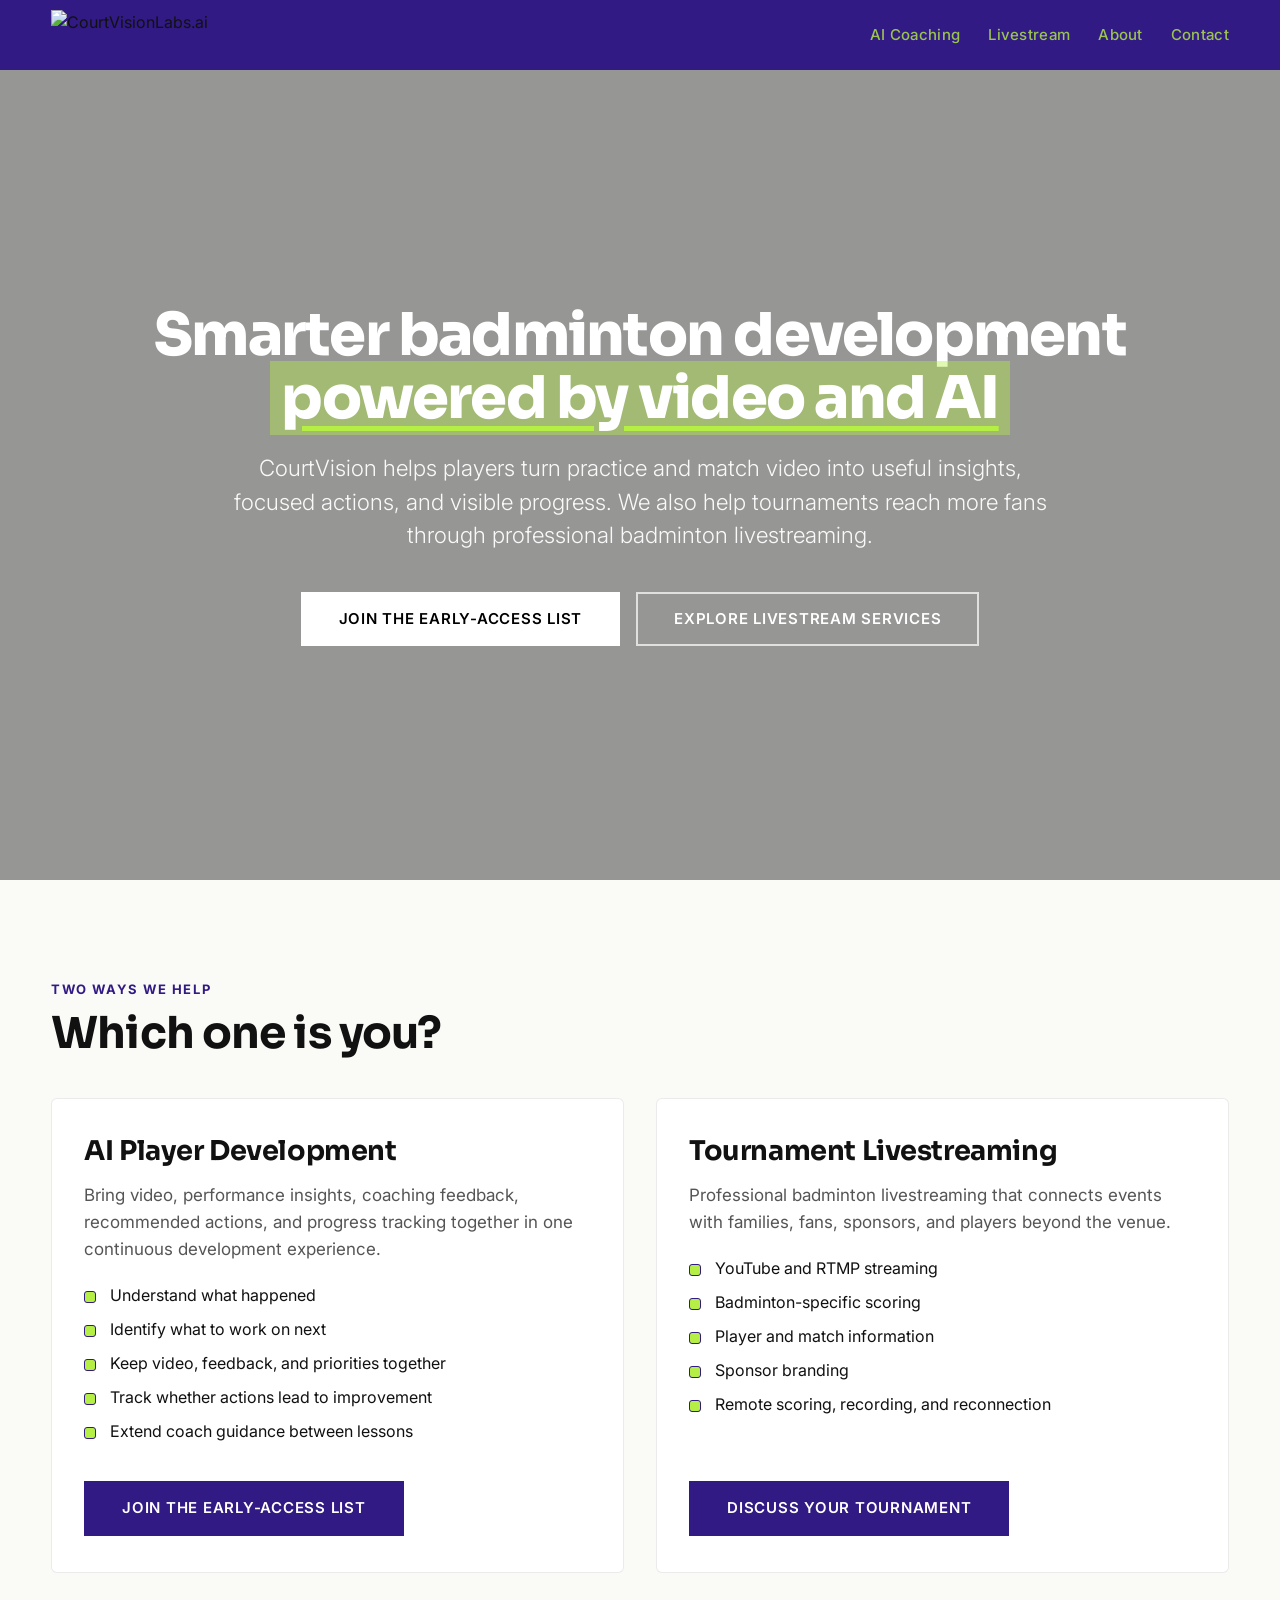
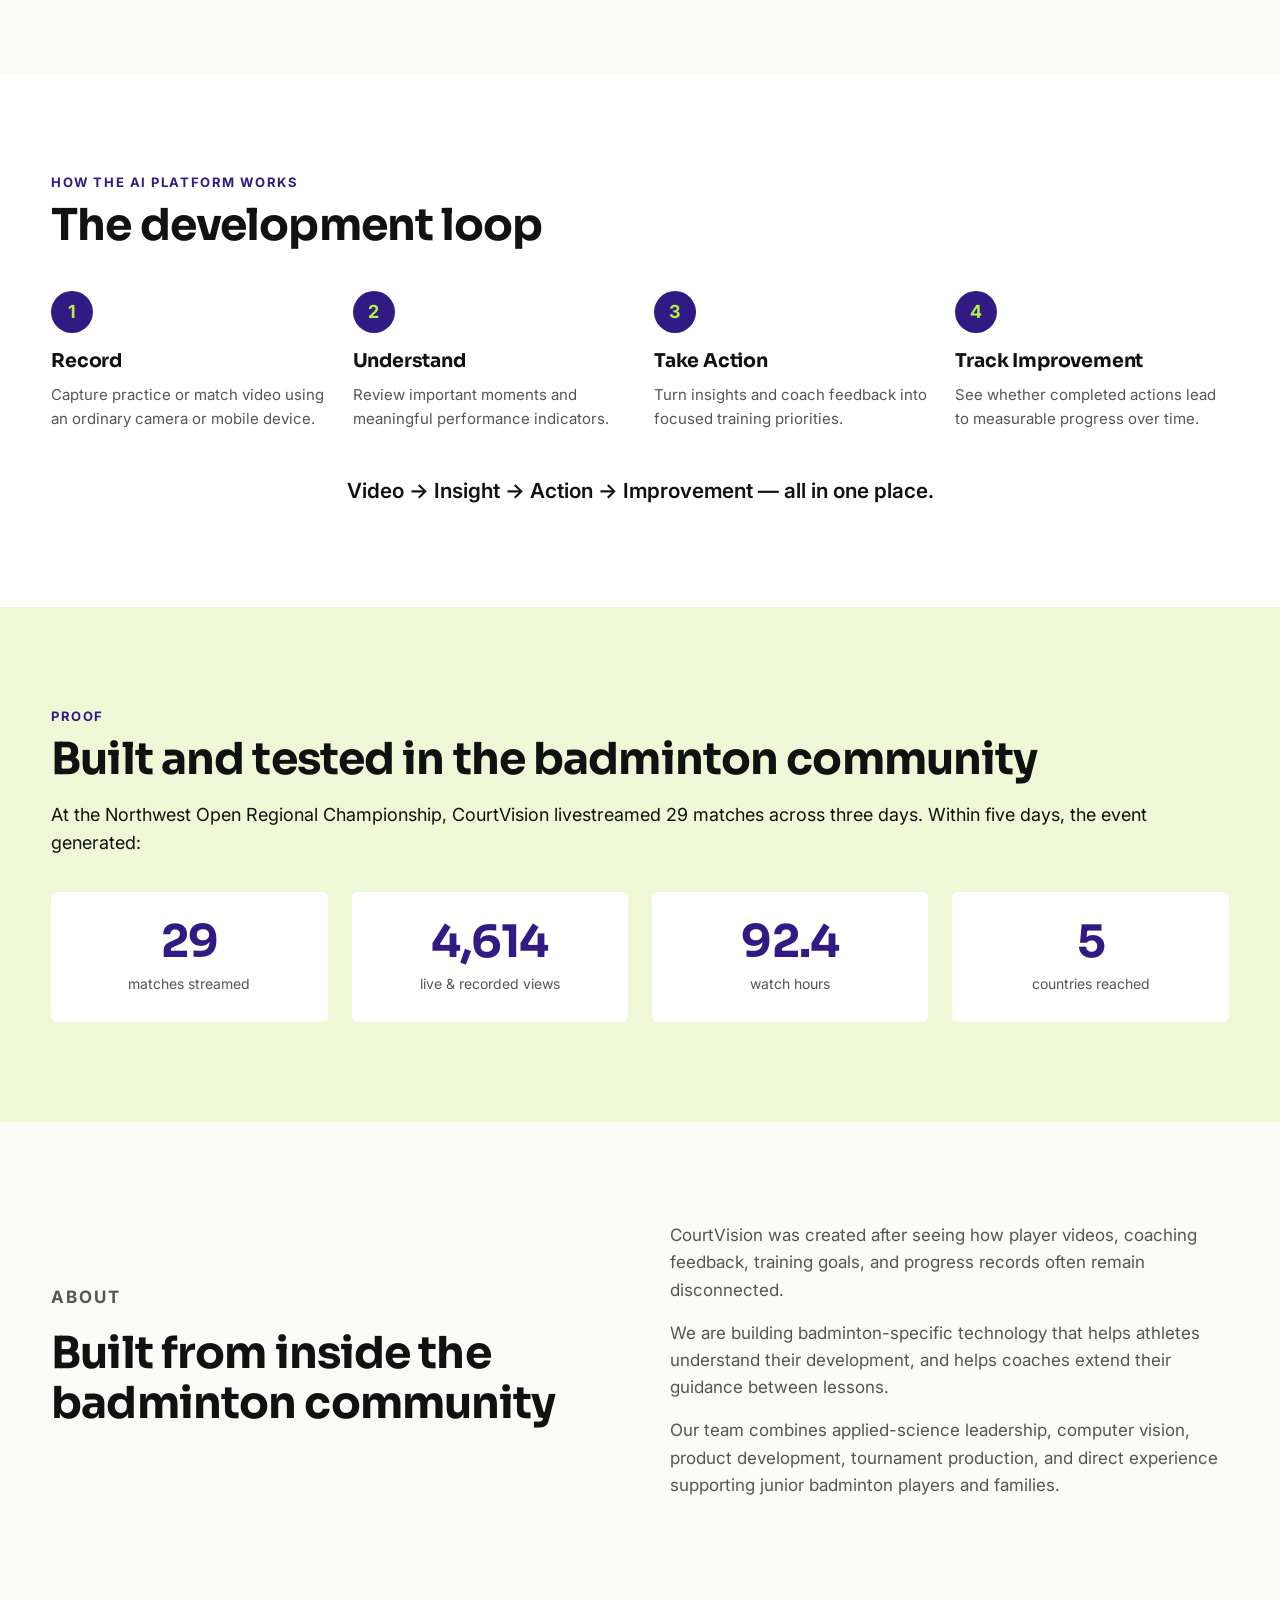
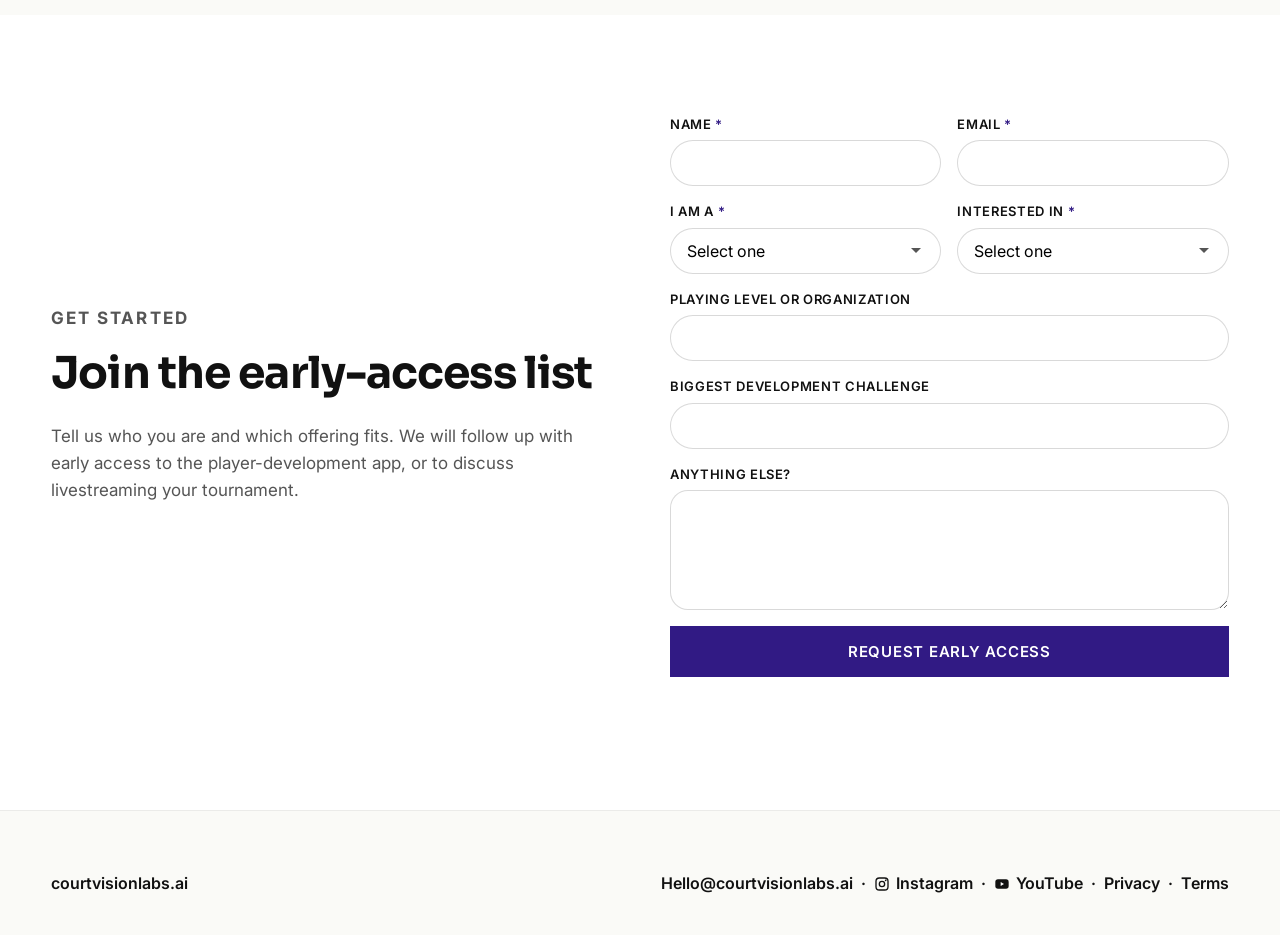
==== commit 5da5f0a2: "Headings in Sora; add Instagram and YouTube links to footers" ====
--- a/index.html
+++ b/index.html
@@ -8,7 +8,7 @@
   <link rel="icon" type="image/png" href="https://images.squarespace-cdn.com/content/v1/69fd01288c8d8d348d1d6fb6/a20cc7e9-091f-4bb4-838c-c6976e5a6705/57126B91-8AE3-4317-B2BD-38DD697F82B4.png?format=100w">
   <link rel="preconnect" href="https://fonts.googleapis.com">
   <link rel="preconnect" href="https://fonts.gstatic.com" crossorigin>
-  <link href="https://fonts.googleapis.com/css2?family=Bebas+Neue&family=Inter:wght@300;400;500;600;700&display=swap" rel="stylesheet">
+  <link href="https://fonts.googleapis.com/css2?family=Sora:wght@600;700;800&family=Inter:wght@300;400;500;600;700&display=swap" rel="stylesheet">
   <link rel="stylesheet" href="styles.css">
 </head>
 <body>
@@ -225,7 +225,9 @@
         <h4>
           <a href="mailto:Hello@courtvisionlabs.ai">Hello@courtvisionlabs.ai</a>
           &nbsp;·&nbsp;
-          <a href="https://www.instagram.com/courtvisionlabs" target="_blank" rel="noopener">Instagram</a>
+          <a class="social-link" href="https://www.instagram.com/courtvisionlabs/" target="_blank" rel="noopener"><svg aria-hidden="true" viewBox="0 0 24 24" width="16" height="16"><rect x="3" y="3" width="18" height="18" rx="5" fill="none" stroke="currentColor" stroke-width="2"/><circle cx="12" cy="12" r="4" fill="none" stroke="currentColor" stroke-width="2"/><circle cx="17.5" cy="6.5" r="1.3" fill="currentColor"/></svg>Instagram</a>
+          &nbsp;·&nbsp;
+          <a class="social-link" href="https://www.youtube.com/@courtvisionlab" target="_blank" rel="noopener"><svg aria-hidden="true" viewBox="0 0 24 24" width="16" height="16"><rect x="2" y="5" width="20" height="14" rx="4" fill="currentColor"/><path d="M10 9l5 3-5 3z" fill="#fff"/></svg>YouTube</a>
           &nbsp;·&nbsp;
           <a href="privacy.html">Privacy</a>
           &nbsp;·&nbsp;
--- a/styles.css
+++ b/styles.css
@@ -9,6 +9,7 @@
   --black: #000;
   --max-width: 2000px;
   --gutter: 4vw;
+  --heading-font: 'Sora', 'Inter', -apple-system, BlinkMacSystemFont, sans-serif;
 }
 
 *, *::before, *::after { box-sizing: border-box; }
@@ -132,17 +133,16 @@
   position: relative;
   z-index: 2;
   padding: 0 var(--gutter);
-  max-width: 900px;
+  max-width: 1200px;
 }
 
 .hero-title {
-  font-family: 'Bebas Neue', sans-serif;
-  font-size: clamp(3rem, 10vw, 7rem);
-  font-weight: 400;
-  margin: 0 0 16px;
-  line-height: 1;
-  letter-spacing: 0.02em;
-  text-transform: uppercase;
+  font-family: var(--heading-font);
+  font-size: clamp(2.2rem, 4.6vw, 3.75rem);
+  font-weight: 800;
+  margin: 0 0 20px;
+  line-height: 1.08;
+  letter-spacing: -0.03em;
 }
 
 .hero-title .highlight {
@@ -156,7 +156,8 @@
 .hero-subtitle {
   font-size: clamp(1.1rem, 2vw, 1.4rem);
   font-weight: 300;
-  margin: 0 0 40px;
+  max-width: 820px;
+  margin: 0 auto 40px;
   opacity: 0.95;
 }
 
@@ -215,12 +216,12 @@
 }
 
 .section-title {
-  font-family: 'Bebas Neue', sans-serif;
-  font-size: clamp(2rem, 5vw, 3.5rem);
-  font-weight: 400;
+  font-family: var(--heading-font);
+  font-size: clamp(1.8rem, 3.6vw, 2.75rem);
+  font-weight: 700;
   margin: 0;
-  line-height: 1.1;
-  text-transform: uppercase;
+  line-height: 1.15;
+  letter-spacing: -0.02em;
 }
 
 .about-lead {
@@ -412,6 +413,8 @@
 .footer-col h4 a { transition: color 0.2s; }
 .footer-col h4 a:hover { color: var(--purple); }
 .footer-col-right { text-align: right; }
+.social-link { white-space: nowrap; }
+.social-link svg { vertical-align: -0.15em; margin-right: 6px; }
 
 /* Landing page: section labels */
 .eyebrow {
@@ -463,11 +466,11 @@
 }
 
 .offer-card h3 {
-  font-family: 'Bebas Neue', sans-serif;
-  font-size: clamp(1.6rem, 3vw, 2.2rem);
-  font-weight: 400;
-  letter-spacing: 0.02em;
-  text-transform: uppercase;
+  font-family: var(--heading-font);
+  font-size: clamp(1.35rem, 2.2vw, 1.7rem);
+  font-weight: 700;
+  letter-spacing: -0.015em;
+  line-height: 1.2;
   margin: 0 0 14px;
 }
 
@@ -511,11 +514,11 @@
 }
 
 .loop-step h4 {
-  font-size: 18px;
+  font-family: var(--heading-font);
+  font-size: 19px;
   font-weight: 700;
   margin: 14px 0 8px;
-  text-transform: uppercase;
-  letter-spacing: 0.04em;
+  letter-spacing: -0.01em;
 }
 
 .loop-step p { margin: 0; font-size: 15px; line-height: 1.6; color: var(--muted); }
@@ -557,8 +560,10 @@
 
 .stat-num {
   display: block;
-  font-family: 'Bebas Neue', sans-serif;
-  font-size: clamp(2.2rem, 5vw, 3.2rem);
+  font-family: var(--heading-font);
+  font-weight: 700;
+  font-size: clamp(2rem, 4.5vw, 2.8rem);
+  letter-spacing: -0.02em;
   line-height: 1;
   color: var(--purple);
 }
@@ -653,3 +658,6 @@
   .footer-grid { flex-direction: column; align-items: center; text-align: center; }
   .footer-col-right { text-align: center; }
 }
+
+/* Space between a section heading and the paragraph that follows it. */
+.section-title + p { margin-top: 16px; }
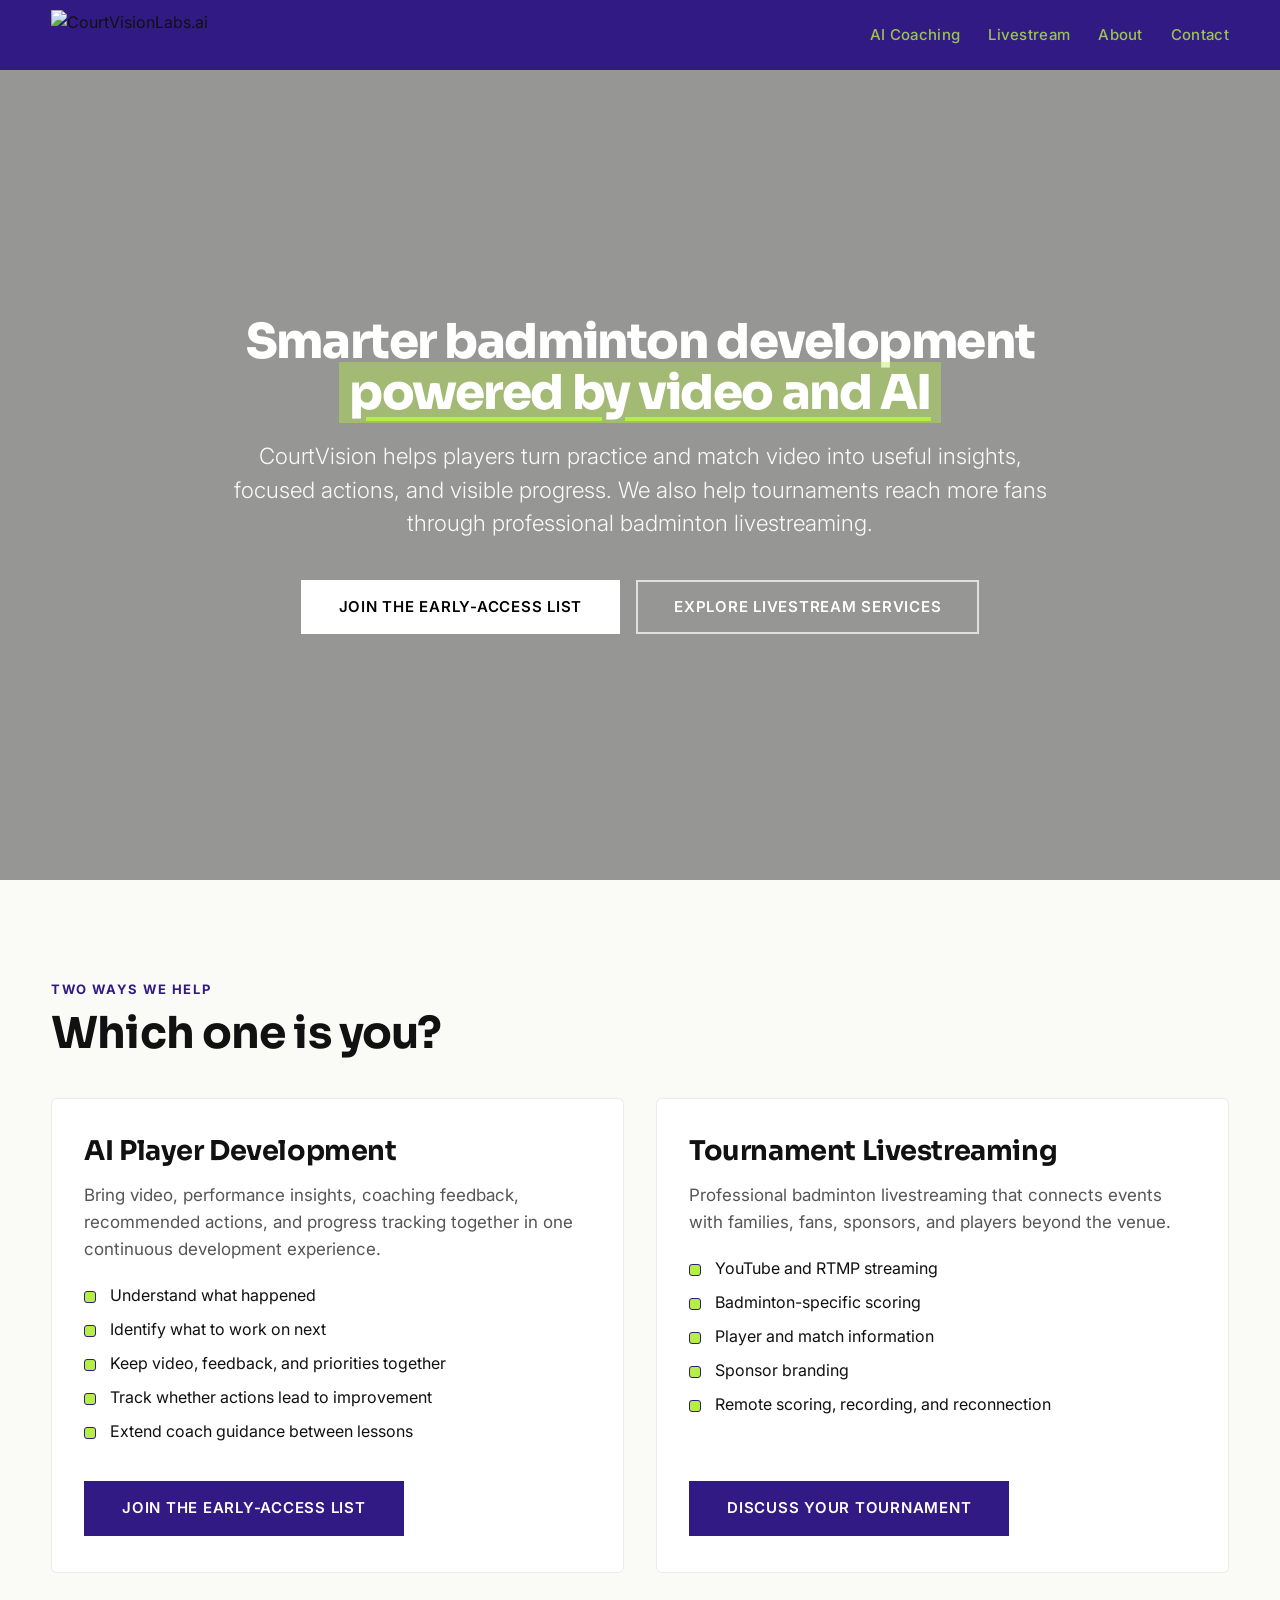
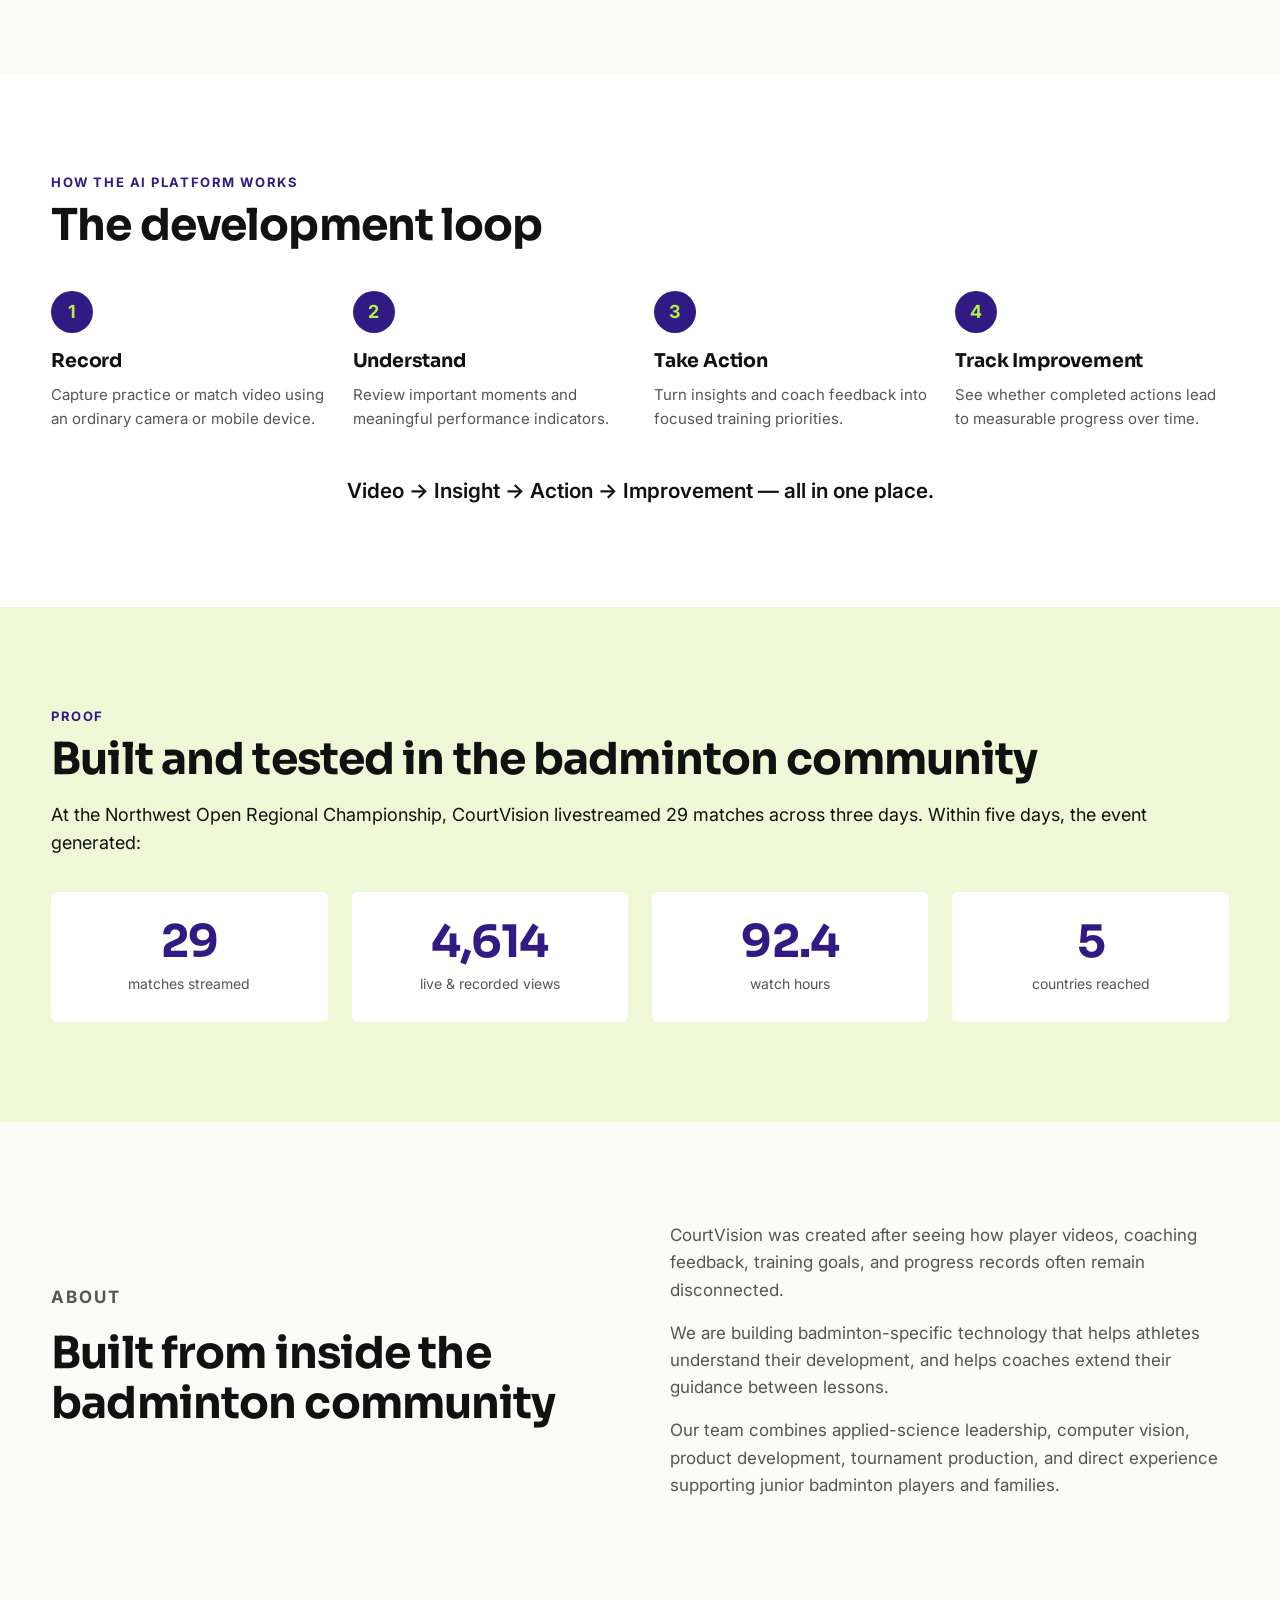
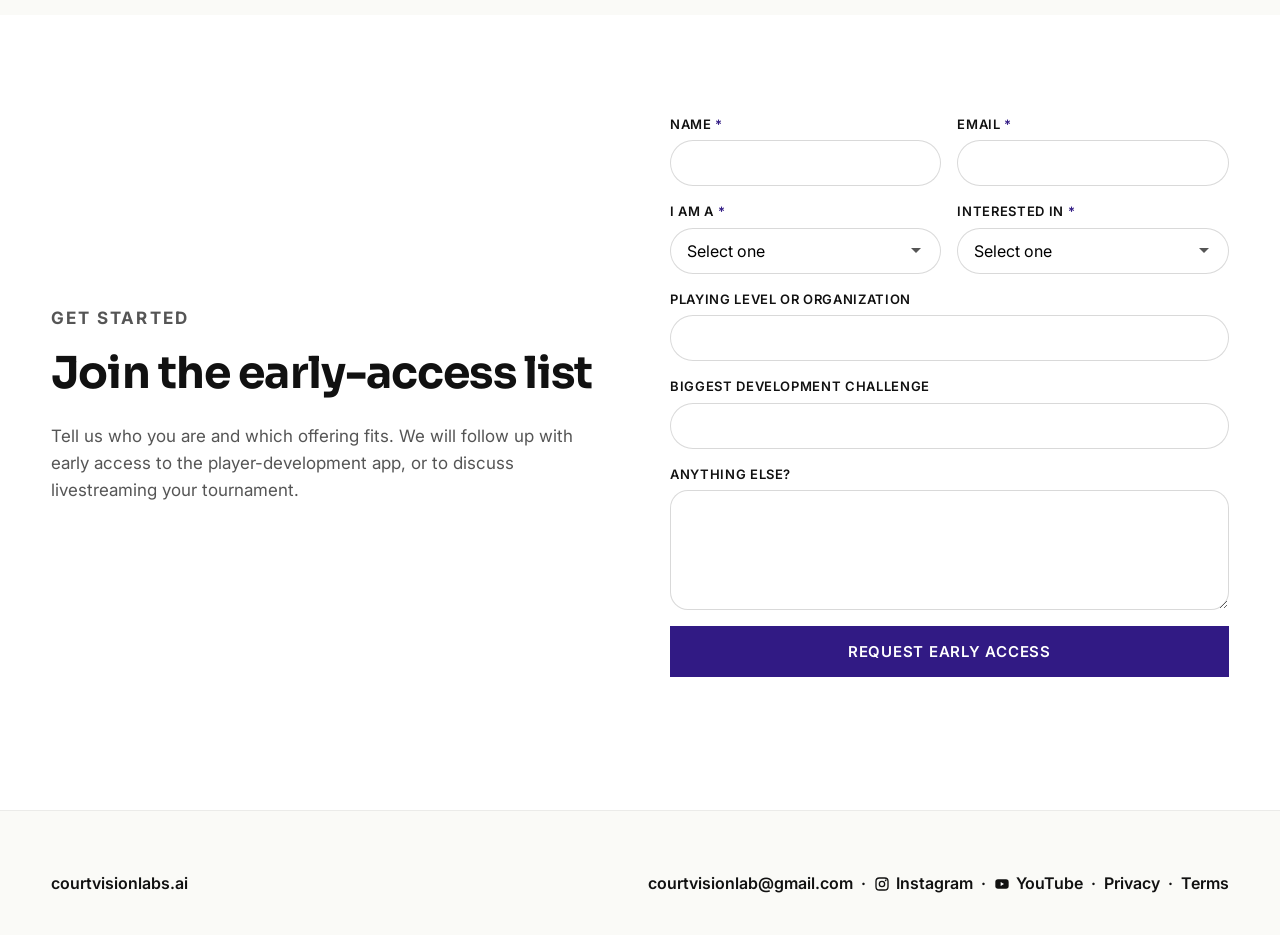
==== commit 8e587936: "Contact email courtvisionlab@gmail.com; smaller two-line hero title" ====
--- a/index.html
+++ b/index.html
@@ -37,7 +37,7 @@
       </video>
       <div class="hero-overlay"></div>
       <div class="hero-content">
-        <h1 class="hero-title">Smarter badminton development<br><span class="highlight">powered by video and AI</span></h1>
+        <h1 class="hero-title"><span class="hero-line">Smarter badminton development</span><br><span class="hero-line highlight">powered by video and AI</span></h1>
         <p class="hero-subtitle">CourtVision helps players turn practice and match video into useful insights, focused actions, and visible progress. We also help tournaments reach more fans through professional badminton livestreaming.</p>
         <div class="hero-actions">
           <a href="#early-access" class="btn btn-primary">Join the Early-Access List</a>
@@ -223,7 +223,7 @@
       <div class="footer-col"><h4>courtvisionlabs.ai</h4></div>
       <div class="footer-col footer-col-right">
         <h4>
-          <a href="mailto:Hello@courtvisionlabs.ai">Hello@courtvisionlabs.ai</a>
+          <a href="mailto:courtvisionlab@gmail.com">courtvisionlab@gmail.com</a>
           &nbsp;·&nbsp;
           <a class="social-link" href="https://www.instagram.com/courtvisionlabs/" target="_blank" rel="noopener"><svg aria-hidden="true" viewBox="0 0 24 24" width="16" height="16"><rect x="3" y="3" width="18" height="18" rx="5" fill="none" stroke="currentColor" stroke-width="2"/><circle cx="12" cy="12" r="4" fill="none" stroke="currentColor" stroke-width="2"/><circle cx="17.5" cy="6.5" r="1.3" fill="currentColor"/></svg>Instagram</a>
           &nbsp;·&nbsp;
--- a/styles.css
+++ b/styles.css
@@ -138,11 +138,19 @@
 
 .hero-title {
   font-family: var(--heading-font);
-  font-size: clamp(2.2rem, 4.6vw, 3.75rem);
+  font-size: clamp(2rem, 7vw, 3rem);
   font-weight: 800;
   margin: 0 0 20px;
   line-height: 1.08;
   letter-spacing: -0.03em;
+}
+
+/* Above phone width, each phrase stays on its own line: the size tracks the
+   viewport so "Smarter badminton development" (about 16.5× the font size wide)
+   always fits. Phones let the phrases wrap at a readable size. */
+@media (min-width: 600px) {
+  .hero-title { font-size: min(3rem, 5.2vw); }
+  .hero-line { white-space: nowrap; }
 }
 
 .hero-title .highlight {
